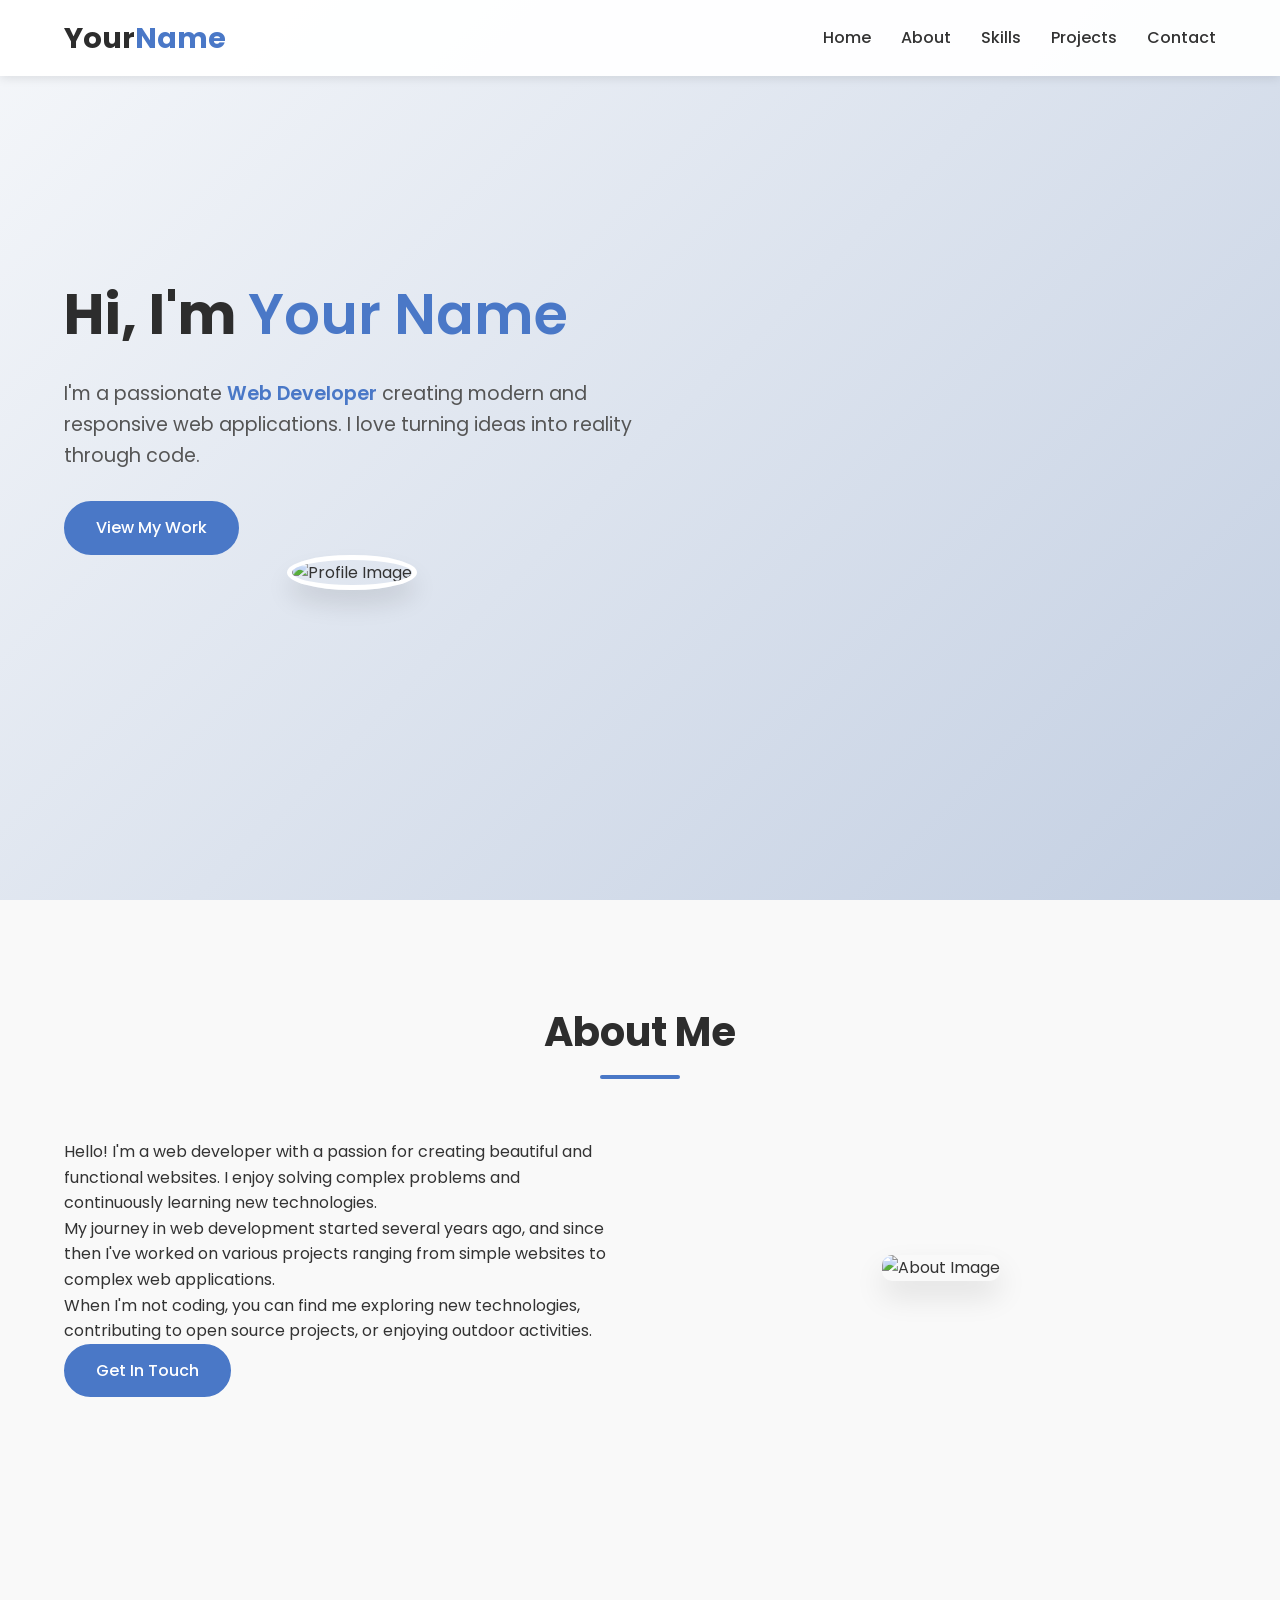
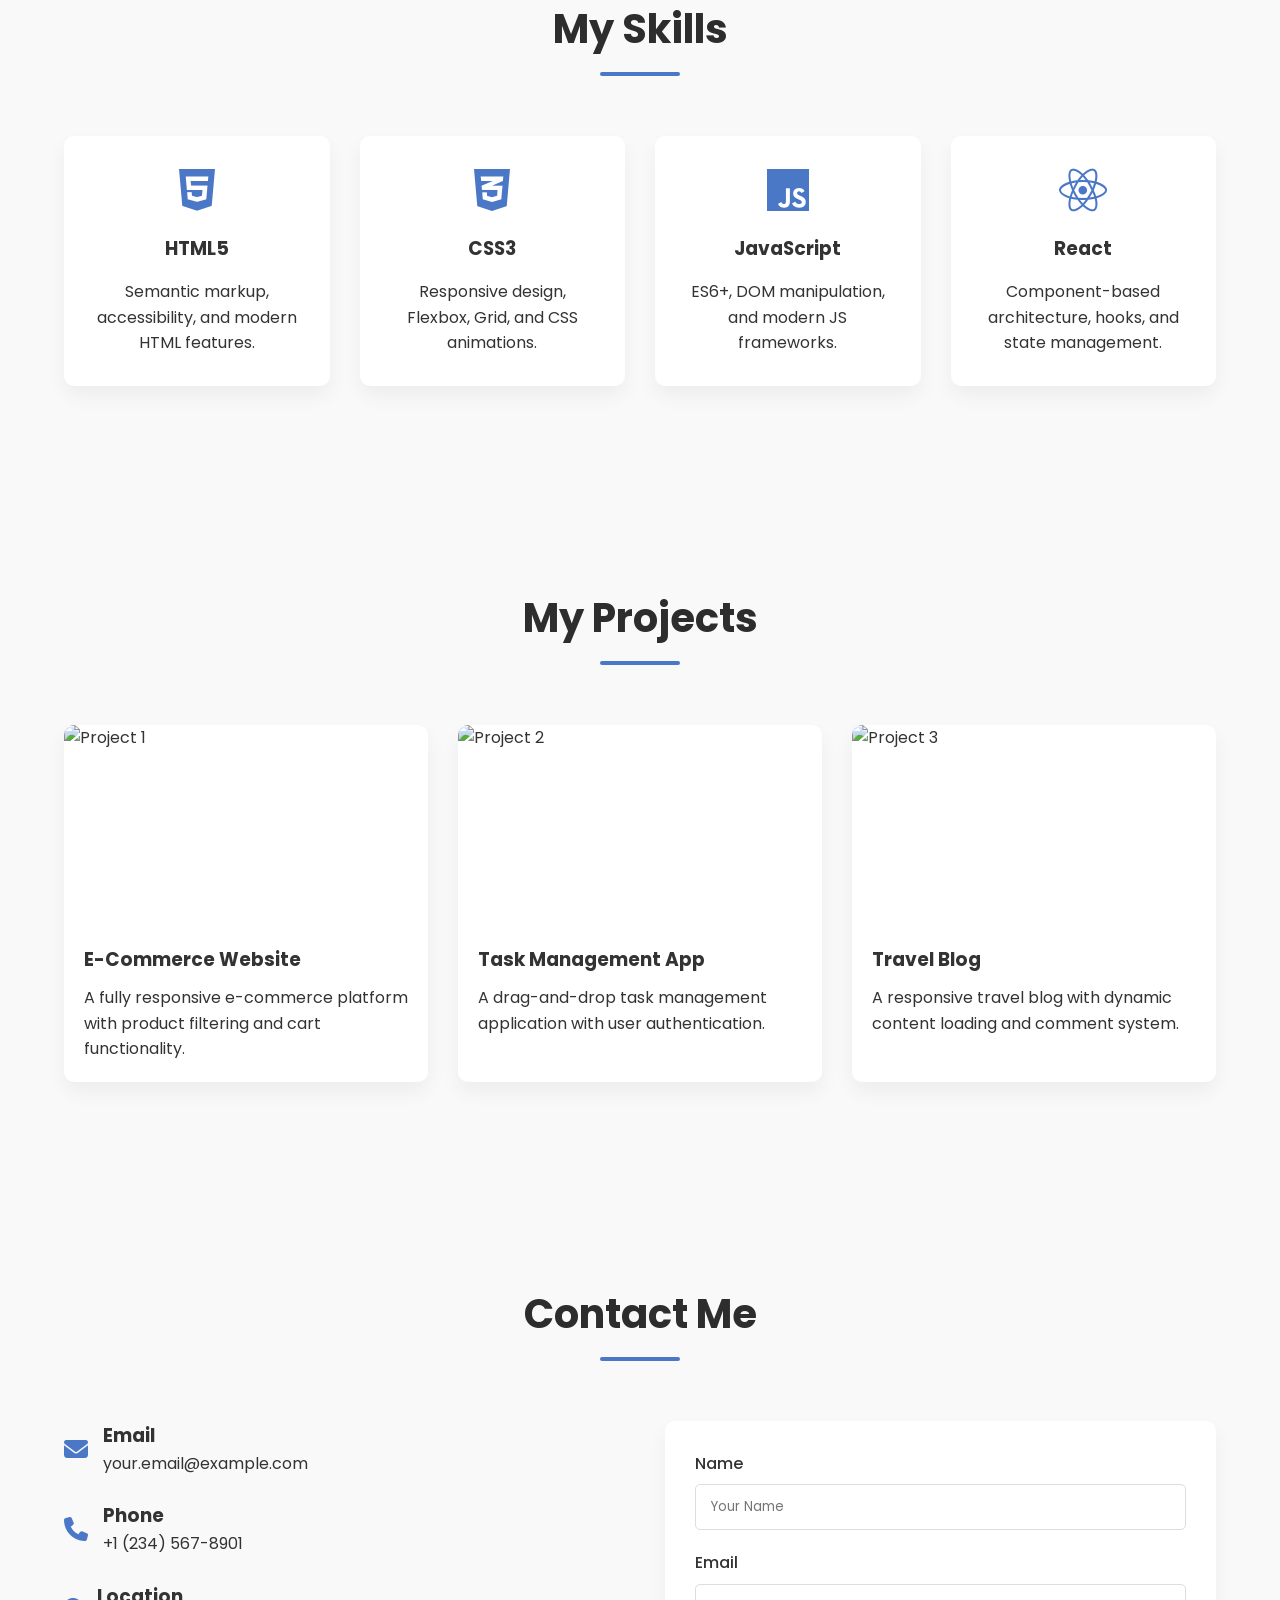
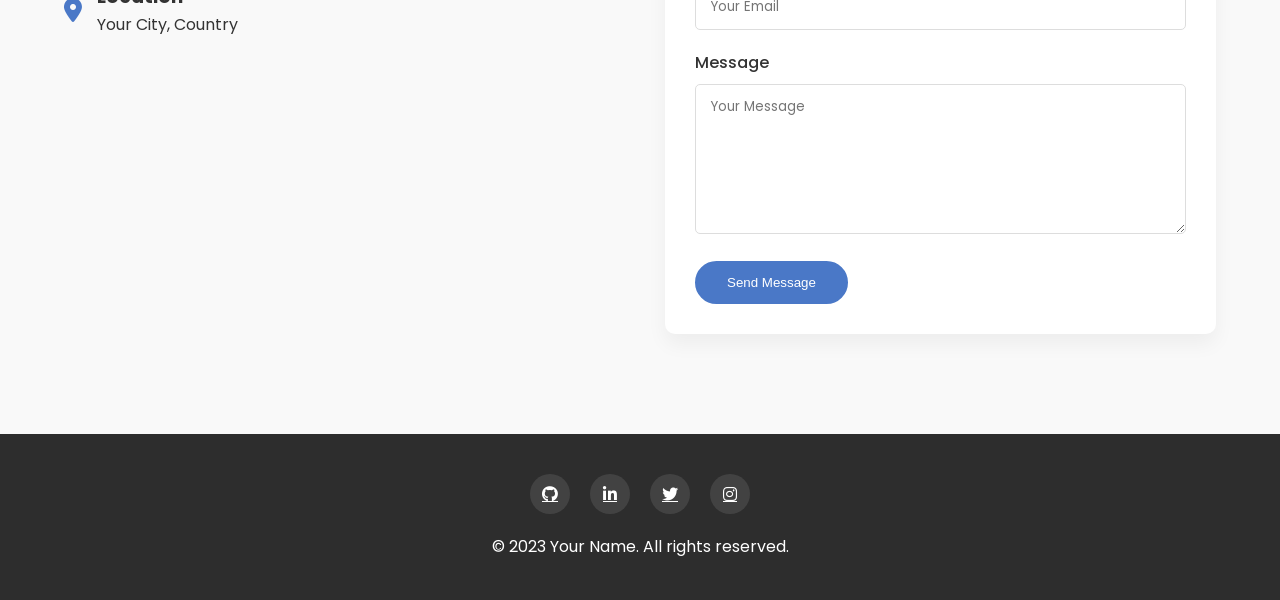
==== index.html @ 37017f14 "Add files via upload Add portfolio website" ====
<!DOCTYPE html>
<html lang="en">
<head>
    <meta charset="UTF-8">
    <meta name="viewport" content="width=device-width, initial-scale=1.0">
    <title>Your Name - Portfolio</title>
    <link rel="stylesheet" href="https://cdnjs.cloudflare.com/ajax/libs/font-awesome/6.4.0/css/all.min.css">
    <link href="https://fonts.googleapis.com/css2?family=Poppins:wght@300;400;500;600;700&display=swap" rel="stylesheet">
    <style>
        * {
            margin: 0;
            padding: 0;
            box-sizing: border-box;
        }

        body {
            font-family: 'Poppins', sans-serif;
            line-height: 1.6;
            color: #333;
            background-color: #f9f9f9;
            scroll-behavior: smooth;
        }

        /* Header & Navigation */
        header {
            position: fixed;
            top: 0;
            width: 100%;
            background-color: rgba(255, 255, 255, 0.95);
            box-shadow: 0 2px 10px rgba(0, 0, 0, 0.1);
            z-index: 1000;
            padding: 15px 0;
        }

        .container {
            width: 90%;
            max-width: 1200px;
            margin: 0 auto;
        }

        nav {
            display: flex;
            justify-content: space-between;
            align-items: center;
        }

        .logo {
            font-size: 1.8rem;
            font-weight: 700;
            color: #2d2d2d;
        }

        .logo span {
            color: #4a78c7;
        }

        .nav-links {
            display: flex;
            list-style: none;
        }

        .nav-links li {
            margin-left: 30px;
        }

        .nav-links a {
            text-decoration: none;
            color: #333;
            font-weight: 500;
            transition: color 0.3s;
        }

        .nav-links a:hover {
            color: #4a78c7;
        }

        /* Hero Section */
        .hero {
            height: 100vh;
            display: flex;
            align-items: center;
            padding-top: 60px;
            background: linear-gradient(135deg, #f5f7fa 0%, #c3cfe2 100%);
        }

        .hero-content {
            width: 50%;
        }

        .hero-image {
            width: 50%;
            text-align: center;
        }

        .hero-image img {
            max-width: 80%;
            border-radius: 50%;
            border: 5px solid #fff;
            box-shadow: 0 15px 25px rgba(0, 0, 0, 0.1);
        }

        h1 {
            font-size: 3.5rem;
            margin-bottom: 20px;
            color: #2d2d2d;
        }

        .hero-content p {
            font-size: 1.2rem;
            margin-bottom: 30px;
            color: #555;
        }

        .highlight {
            color: #4a78c7;
            font-weight: 600;
        }

        .btn {
            display: inline-block;
            padding: 12px 30px;
            background-color: #4a78c7;
            color: white;
            text-decoration: none;
            border-radius: 30px;
            font-weight: 500;
            transition: all 0.3s;
            border: 2px solid #4a78c7;
        }

        .btn:hover {
            background-color: transparent;
            color: #4a78c7;
        }

        /* Sections */
        section {
            padding: 100px 0;
        }

        .section-title {
            text-align: center;
            margin-bottom: 60px;
        }

        .section-title h2 {
            font-size: 2.5rem;
            color: #2d2d2d;
            position: relative;
            display: inline-block;
            padding-bottom: 15px;
        }

        .section-title h2::after {
            content: '';
            position: absolute;
            bottom: 0;
            left: 50%;
            transform: translateX(-50%);
            width: 80px;
            height: 4px;
            background-color: #4a78c7;
            border-radius: 2px;
        }

        /* About Section */
        .about-content {
            display: flex;
            align-items: center;
            gap: 50px;
        }

        .about-text {
            flex: 1;
        }

        .about-image {
            flex: 1;
            text-align: center;
        }

        .about-image img {
            max-width: 100%;
            border-radius: 10px;
            box-shadow: 0 15px 30px rgba(0, 0, 0, 0.1);
        }

        /* Skills Section */
        .skills-container {
            display: grid;
            grid-template-columns: repeat(auto-fill, minmax(250px, 1fr));
            gap: 30px;
        }

        .skill {
            background-color: white;
            padding: 30px;
            border-radius: 10px;
            box-shadow: 0 10px 20px rgba(0, 0, 0, 0.05);
            text-align: center;
            transition: transform 0.3s;
        }

        .skill:hover {
            transform: translateY(-10px);
        }

        .skill i {
            font-size: 3rem;
            color: #4a78c7;
            margin-bottom: 20px;
        }

        .skill h3 {
            margin-bottom: 15px;
        }

        /* Projects Section */
        .projects-container {
            display: grid;
            grid-template-columns: repeat(auto-fill, minmax(300px, 1fr));
            gap: 30px;
        }

        .project {
            background-color: white;
            border-radius: 10px;
            overflow: hidden;
            box-shadow: 0 10px 20px rgba(0, 0, 0, 0.05);
        }

        .project-img {
            height: 200px;
            overflow: hidden;
        }

        .project-img img {
            width: 100%;
            height: 100%;
            object-fit: cover;
            transition: transform 0.5s;
        }

        .project:hover .project-img img {
            transform: scale(1.1);
        }

        .project-info {
            padding: 20px;
        }

        .project-info h3 {
            margin-bottom: 10px;
        }

        /* Contact Section */
        .contact-container {
            display: grid;
            grid-template-columns: repeat(auto-fit, minmax(300px, 1fr));
            gap: 50px;
        }

        .contact-info {
            display: flex;
            flex-direction: column;
            gap: 25px;
        }

        .contact-item {
            display: flex;
            align-items: center;
            gap: 15px;
        }

        .contact-item i {
            font-size: 1.5rem;
            color: #4a78c7;
        }

        .contact-form {
            background-color: white;
            padding: 30px;
            border-radius: 10px;
            box-shadow: 0 10px 20px rgba(0, 0, 0, 0.05);
        }

        .form-group {
            margin-bottom: 20px;
        }

        .form-group label {
            display: block;
            margin-bottom: 8px;
            font-weight: 500;
        }

        .form-group input,
        .form-group textarea {
            width: 100%;
            padding: 12px 15px;
            border: 1px solid #ddd;
            border-radius: 5px;
            font-family: 'Poppins', sans-serif;
        }

        .form-group textarea {
            min-height: 150px;
            resize: vertical;
        }

        /* Footer */
        footer {
            background-color: #2d2d2d;
            color: white;
            padding: 40px 0;
            text-align: center;
        }

        .social-links {
            display: flex;
            justify-content: center;
            gap: 20px;
            margin-bottom: 20px;
        }

        .social-links a {
            display: flex;
            align-items: center;
            justify-content: center;
            width: 40px;
            height: 40px;
            border-radius: 50%;
            background-color: rgba(255, 255, 255, 0.1);
            color: white;
            transition: all 0.3s;
        }

        .social-links a:hover {
            background-color: #4a78c7;
            transform: translateY(-5px);
        }

        /* Responsive Design */
        @media (max-width: 992px) {
            .hero-content, .hero-image {
                width: 100%;
                text-align: center;
            }
            
            .hero {
                flex-direction: column;
                justify-content: center;
                padding: 100px 0 50px;
            }
            
            .hero-content {
                order: 2;
            }
            
            .hero-image {
                order: 1;
                margin-bottom: 40px;
            }
            
            .about-content {
                flex-direction: column;
            }
        }

        @media (max-width: 768px) {
            h1 {
                font-size: 2.5rem;
            }
            
            .nav-links {
                display: none;
            }
            
            .section-title h2 {
                font-size: 2rem;
            }
        }
    </style>
</head>
<body>
    <!-- Header & Navigation -->
    <header>
        <div class="container">
            <nav>
                <div class="logo">Your<span>Name</span></div>
                <ul class="nav-links">
                    <li><a href="#home">Home</a></li>
                    <li><a href="#about">About</a></li>
                    <li><a href="#skills">Skills</a></li>
                    <li><a href="#projects">Projects</a></li>
                    <li><a href="#contact">Contact</a></li>
                </ul>
            </nav>
        </div>
    </header>

    <!-- Hero Section -->
    <section id="home" class="hero">
        <div class="container">
            <div class="hero-content">
                <h1>Hi, I'm <span class="highlight">Your Name</span></h1>
                <p>I'm a passionate <span class="highlight">Web Developer</span> creating modern and responsive web applications. I love turning ideas into reality through code.</p>
                <a href="#projects" class="btn">View My Work</a>
            </div>
            <div class="hero-image">
                <img src="https://images.unsplash.com/photo-1507003211169-0a1dd7228f2d?ixlib=rb-4.0.3&ixid=M3wxMjA3fDB8MHxwaG90by1wYWdlfHx8fGVufDB8fHx8fA%3D%3D&auto=format&fit=crop&w=774&q=80" alt="Profile Image">
            </div>
        </div>
    </section>

    <!-- About Section -->
    <section id="about">
        <div class="container">
            <div class="section-title">
                <h2>About Me</h2>
            </div>
            <div class="about-content">
                <div class="about-text">
                    <p>Hello! I'm a web developer with a passion for creating beautiful and functional websites. I enjoy solving complex problems and continuously learning new technologies.</p>
                    <p>My journey in web development started several years ago, and since then I've worked on various projects ranging from simple websites to complex web applications.</p>
                    <p>When I'm not coding, you can find me exploring new technologies, contributing to open source projects, or enjoying outdoor activities.</p>
                    <a href="#contact" class="btn">Get In Touch</a>
                </div>
                <div class="about-image">
                    <img src="https://images.unsplash.com/photo-1552664730-d307ca884978?ixlib=rb-4.0.3&ixid=M3wxMjA3fDB8MHxwaG90by1wYWdlfHx8fGVufDB8fHx8fA%3D%3D&auto=format&fit=crop&w=870&q=80" alt="About Image">
                </div>
            </div>
        </div>
    </section>

    <!-- Skills Section -->
    <section id="skills">
        <div class="container">
            <div class="section-title">
                <h2>My Skills</h2>
            </div>
            <div class="skills-container">
                <div class="skill">
                    <i class="fab fa-html5"></i>
                    <h3>HTML5</h3>
                    <p>Semantic markup, accessibility, and modern HTML features.</p>
                </div>
                <div class="skill">
                    <i class="fab fa-css3-alt"></i>
                    <h3>CSS3</h3>
                    <p>Responsive design, Flexbox, Grid, and CSS animations.</p>
                </div>
                <div class="skill">
                    <i class="fab fa-js"></i>
                    <h3>JavaScript</h3>
                    <p>ES6+, DOM manipulation, and modern JS frameworks.</p>
                </div>
                <div class="skill">
                    <i class="fab fa-react"></i>
                    <h3>React</h3>
                    <p>Component-based architecture, hooks, and state management.</p>
                </div>
            </div>
        </div>
    </section>

    <!-- Projects Section -->
    <section id="projects">
        <div class="container">
            <div class="section-title">
                <h2>My Projects</h2>
            </div>
            <div class="projects-container">
                <div class="project">
                    <div class="project-img">
                        <img src="https://images.unsplash.com/photo-1498050108023-c5249f4df085?ixlib=rb-4.0.3&ixid=M3wxMjA3fDB8MHxwaG90by1wYWdlfHx8fGVufDB8fHx8fA%3D%3D&auto=format&fit=crop&w=872&q=80" alt="Project 1">
                    </div>
                    <div class="project-info">
                        <h3>E-Commerce Website</h3>
                        <p>A fully responsive e-commerce platform with product filtering and cart functionality.</p>
                    </div>
                </div>
                <div class="project">
                    <div class="project-img">
                        <img src="https://images.unsplash.com/photo-1531403009284-440f080d1e12?ixlib=rb-4.0.3&ixid=M3wxMjA3fDB8MHxwaG90by1wYWdlfHx8fGVufDB8fHx8fA%3D%3D&auto=format&fit=crop&w=870&q=80" alt="Project 2">
                    </div>
                    <div class="project-info">
                        <h3>Task Management App</h3>
                        <p>A drag-and-drop task management application with user authentication.</p>
                    </div>
                </div>
                <div class="project">
                    <div class="project-img">
                        <img src="https://images.unsplash.com/photo-1551650975-87deedd944c3?ixlib=rb-4.0.3&ixid=M3wxMjA3fDB8MHxwa90by1wYWdlfHx8fGVufDB8fHx8fA%3D%3D&auto=format&fit=crop&w=871&q=80" alt="Project 3">
                    </div>
                    <div class="project-info">
                        <h3>Travel Blog</h3>
                        <p>A responsive travel blog with dynamic content loading and comment system.</p>
                    </div>
                </div>
            </div>
        </div>
    </section>

    <!-- Contact Section -->
    <section id="contact">
        <div class="container">
            <div class="section-title">
                <h2>Contact Me</h2>
            </div>
            <div class="contact-container">
                <div class="contact-info">
                    <div class="contact-item">
                        <i class="fas fa-envelope"></i>
                        <div>
                            <h3>Email</h3>
                            <p>your.email@example.com</p>
                        </div>
                    </div>
                    <div class="contact-item">
                        <i class="fas fa-phone"></i>
                        <div>
                            <h3>Phone</h3>
                            <p>+1 (234) 567-8901</p>
                        </div>
                    </div>
                    <div class="contact-item">
                        <i class="fas fa-map-marker-alt"></i>
                        <div>
                            <h3>Location</h3>
                            <p>Your City, Country</p>
                        </div>
                    </div>
                </div>
                <div class="contact-form">
                    <form>
                        <div class="form-group">
                            <label for="name">Name</label>
                            <input type="text" id="name" placeholder="Your Name">
                        </div>
                        <div class="form-group">
                            <label for="email">Email</label>
                            <input type="email" id="email" placeholder="Your Email">
                        </div>
                        <div class="form-group">
                            <label for="message">Message</label>
                            <textarea id="message" placeholder="Your Message"></textarea>
                        </div>
                        <button type="submit" class="btn">Send Message</button>
                    </form>
                </div>
            </div>
        </div>
    </section>

    <!-- Footer -->
    <footer>
        <div class="container">
            <div class="social-links">
                <a href="#"><i class="fab fa-github"></i></a>
                <a href="#"><i class="fab fa-linkedin-in"></i></a>
                <a href="#"><i class="fab fa-twitter"></i></a>
                <a href="#"><i class="fab fa-instagram"></i></a>
            </div>
            <p>&copy; 2023 Your Name. All rights reserved.</p>
        </div>
    </footer>

    <script>
        // Simple smooth scroll implementation
        document.querySelectorAll('a[href^="#"]').forEach(anchor => {
            anchor.addEventListener('click', function (e) {
                e.preventDefault();
                
                const targetId = this.getAttribute('href');
                if(targetId === '#') return;
                
                const targetElement = document.querySelector(targetId);
                if(targetElement) {
                    window.scrollTo({
                        top: targetElement.offsetTop - 80,
                        behavior: 'smooth'
                    });
                }
            });
        });
    </script>
</body>
</html>
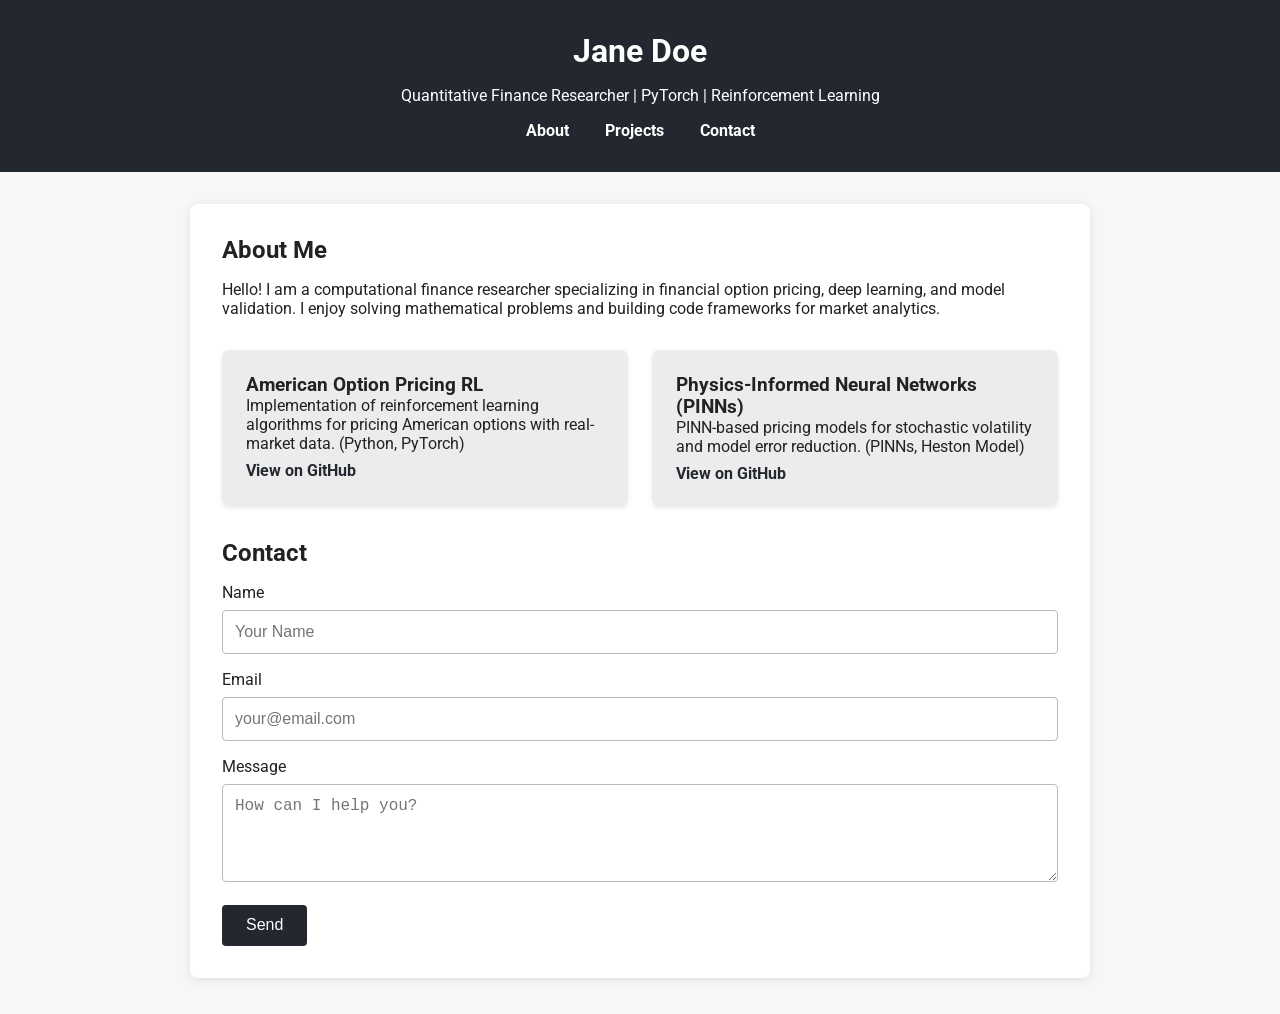
==== commit 73bd0daf: "Add files via upload" ====
--- a/index.html
+++ b/index.html
@@ -1,589 +1,76 @@
 <!DOCTYPE html>
 <html lang="en">
 <head>
-    <meta charset="UTF-8">
-    <meta name="viewport" content="width=device-width, initial-scale=1.0">
-    <title>Your Name - Portfolio</title>
-    <link rel="stylesheet" href="https://cdnjs.cloudflare.com/ajax/libs/font-awesome/6.4.0/css/all.min.css">
-    <link href="https://fonts.googleapis.com/css2?family=Poppins:wght@300;400;500;600;700&display=swap" rel="stylesheet">
-    <style>
-        * {
-            margin: 0;
-            padding: 0;
-            box-sizing: border-box;
-        }
-
-        body {
-            font-family: 'Poppins', sans-serif;
-            line-height: 1.6;
-            color: #333;
-            background-color: #f9f9f9;
-            scroll-behavior: smooth;
-        }
-
-        /* Header & Navigation */
-        header {
-            position: fixed;
-            top: 0;
-            width: 100%;
-            background-color: rgba(255, 255, 255, 0.95);
-            box-shadow: 0 2px 10px rgba(0, 0, 0, 0.1);
-            z-index: 1000;
-            padding: 15px 0;
-        }
-
-        .container {
-            width: 90%;
-            max-width: 1200px;
-            margin: 0 auto;
-        }
-
-        nav {
-            display: flex;
-            justify-content: space-between;
-            align-items: center;
-        }
-
-        .logo {
-            font-size: 1.8rem;
-            font-weight: 700;
-            color: #2d2d2d;
-        }
-
-        .logo span {
-            color: #4a78c7;
-        }
-
-        .nav-links {
-            display: flex;
-            list-style: none;
-        }
-
-        .nav-links li {
-            margin-left: 30px;
-        }
-
-        .nav-links a {
-            text-decoration: none;
-            color: #333;
-            font-weight: 500;
-            transition: color 0.3s;
-        }
-
-        .nav-links a:hover {
-            color: #4a78c7;
-        }
-
-        /* Hero Section */
-        .hero {
-            height: 100vh;
-            display: flex;
-            align-items: center;
-            padding-top: 60px;
-            background: linear-gradient(135deg, #f5f7fa 0%, #c3cfe2 100%);
-        }
-
-        .hero-content {
-            width: 50%;
-        }
-
-        .hero-image {
-            width: 50%;
-            text-align: center;
-        }
-
-        .hero-image img {
-            max-width: 80%;
-            border-radius: 50%;
-            border: 5px solid #fff;
-            box-shadow: 0 15px 25px rgba(0, 0, 0, 0.1);
-        }
-
-        h1 {
-            font-size: 3.5rem;
-            margin-bottom: 20px;
-            color: #2d2d2d;
-        }
-
-        .hero-content p {
-            font-size: 1.2rem;
-            margin-bottom: 30px;
-            color: #555;
-        }
-
-        .highlight {
-            color: #4a78c7;
-            font-weight: 600;
-        }
-
-        .btn {
-            display: inline-block;
-            padding: 12px 30px;
-            background-color: #4a78c7;
-            color: white;
-            text-decoration: none;
-            border-radius: 30px;
-            font-weight: 500;
-            transition: all 0.3s;
-            border: 2px solid #4a78c7;
-        }
-
-        .btn:hover {
-            background-color: transparent;
-            color: #4a78c7;
-        }
-
-        /* Sections */
-        section {
-            padding: 100px 0;
-        }
-
-        .section-title {
-            text-align: center;
-            margin-bottom: 60px;
-        }
-
-        .section-title h2 {
-            font-size: 2.5rem;
-            color: #2d2d2d;
-            position: relative;
-            display: inline-block;
-            padding-bottom: 15px;
-        }
-
-        .section-title h2::after {
-            content: '';
-            position: absolute;
-            bottom: 0;
-            left: 50%;
-            transform: translateX(-50%);
-            width: 80px;
-            height: 4px;
-            background-color: #4a78c7;
-            border-radius: 2px;
-        }
-
-        /* About Section */
-        .about-content {
-            display: flex;
-            align-items: center;
-            gap: 50px;
-        }
-
-        .about-text {
-            flex: 1;
-        }
-
-        .about-image {
-            flex: 1;
-            text-align: center;
-        }
-
-        .about-image img {
-            max-width: 100%;
-            border-radius: 10px;
-            box-shadow: 0 15px 30px rgba(0, 0, 0, 0.1);
-        }
-
-        /* Skills Section */
-        .skills-container {
-            display: grid;
-            grid-template-columns: repeat(auto-fill, minmax(250px, 1fr));
-            gap: 30px;
-        }
-
-        .skill {
-            background-color: white;
-            padding: 30px;
-            border-radius: 10px;
-            box-shadow: 0 10px 20px rgba(0, 0, 0, 0.05);
-            text-align: center;
-            transition: transform 0.3s;
-        }
-
-        .skill:hover {
-            transform: translateY(-10px);
-        }
-
-        .skill i {
-            font-size: 3rem;
-            color: #4a78c7;
-            margin-bottom: 20px;
-        }
-
-        .skill h3 {
-            margin-bottom: 15px;
-        }
-
-        /* Projects Section */
-        .projects-container {
-            display: grid;
-            grid-template-columns: repeat(auto-fill, minmax(300px, 1fr));
-            gap: 30px;
-        }
-
-        .project {
-            background-color: white;
-            border-radius: 10px;
-            overflow: hidden;
-            box-shadow: 0 10px 20px rgba(0, 0, 0, 0.05);
-        }
-
-        .project-img {
-            height: 200px;
-            overflow: hidden;
-        }
-
-        .project-img img {
-            width: 100%;
-            height: 100%;
-            object-fit: cover;
-            transition: transform 0.5s;
-        }
-
-        .project:hover .project-img img {
-            transform: scale(1.1);
-        }
-
-        .project-info {
-            padding: 20px;
-        }
-
-        .project-info h3 {
-            margin-bottom: 10px;
-        }
-
-        /* Contact Section */
-        .contact-container {
-            display: grid;
-            grid-template-columns: repeat(auto-fit, minmax(300px, 1fr));
-            gap: 50px;
-        }
-
-        .contact-info {
-            display: flex;
-            flex-direction: column;
-            gap: 25px;
-        }
-
-        .contact-item {
-            display: flex;
-            align-items: center;
-            gap: 15px;
-        }
-
-        .contact-item i {
-            font-size: 1.5rem;
-            color: #4a78c7;
-        }
-
-        .contact-form {
-            background-color: white;
-            padding: 30px;
-            border-radius: 10px;
-            box-shadow: 0 10px 20px rgba(0, 0, 0, 0.05);
-        }
-
-        .form-group {
-            margin-bottom: 20px;
-        }
-
-        .form-group label {
-            display: block;
-            margin-bottom: 8px;
-            font-weight: 500;
-        }
-
-        .form-group input,
-        .form-group textarea {
-            width: 100%;
-            padding: 12px 15px;
-            border: 1px solid #ddd;
-            border-radius: 5px;
-            font-family: 'Poppins', sans-serif;
-        }
-
-        .form-group textarea {
-            min-height: 150px;
-            resize: vertical;
-        }
-
-        /* Footer */
-        footer {
-            background-color: #2d2d2d;
-            color: white;
-            padding: 40px 0;
-            text-align: center;
-        }
-
-        .social-links {
-            display: flex;
-            justify-content: center;
-            gap: 20px;
-            margin-bottom: 20px;
-        }
-
-        .social-links a {
-            display: flex;
-            align-items: center;
-            justify-content: center;
-            width: 40px;
-            height: 40px;
-            border-radius: 50%;
-            background-color: rgba(255, 255, 255, 0.1);
-            color: white;
-            transition: all 0.3s;
-        }
-
-        .social-links a:hover {
-            background-color: #4a78c7;
-            transform: translateY(-5px);
-        }
-
-        /* Responsive Design */
-        @media (max-width: 992px) {
-            .hero-content, .hero-image {
-                width: 100%;
-                text-align: center;
-            }
-            
-            .hero {
-                flex-direction: column;
-                justify-content: center;
-                padding: 100px 0 50px;
-            }
-            
-            .hero-content {
-                order: 2;
-            }
-            
-            .hero-image {
-                order: 1;
-                margin-bottom: 40px;
-            }
-            
-            .about-content {
-                flex-direction: column;
-            }
-        }
-
-        @media (max-width: 768px) {
-            h1 {
-                font-size: 2.5rem;
-            }
-            
-            .nav-links {
-                display: none;
-            }
-            
-            .section-title h2 {
-                font-size: 2rem;
-            }
-        }
-    </style>
+  <meta charset="UTF-8" />
+  <meta name="viewport" content="width=device-width, initial-scale=1.0"/>
+  <title>My GitHub Portfolio</title>
+  <link href="https://fonts.googleapis.com/css2?family=Roboto:wght@400;700&display=swap" rel="stylesheet">
+  <style>
+    * { margin: 0; padding: 0; box-sizing: border-box; }
+    body { font-family: 'Roboto', sans-serif; background: #f7f7f7; color: #222; }
+    header { background: #23272f; color: #fff; padding: 2rem 0; text-align: center; }
+    nav { margin-top: 1rem; }
+    nav a { color: #fff; text-decoration: none; margin: 0 1rem; font-weight: bold; transition: color 0.2s; }
+    nav a:hover { color: #ffcc00; }
+    main { max-width: 900px; margin: 2rem auto; padding: 2rem; background: #fff; border-radius: 8px; box-shadow: 0 2px 10px rgba(0,0,0,0.1); }
+    h1, h2 { margin-bottom: 1rem; }
+    .about { margin-bottom: 2rem; }
+    .projects { display: grid; grid-template-columns: 1fr 1fr; gap: 1.5rem; margin-bottom: 2rem; }
+    .project-card { background: #ececec; padding: 1.5rem; border-radius: 8px; transition: transform 0.2s, box-shadow 0.2s; box-shadow: 0 1px 5px rgba(0,0,0,0.08); }
+    .project-card:hover { transform: translateY(-5px) scale(1.03); box-shadow: 0 4px 15px rgba(80,80,80,0.15); }
+    .project-card a { text-decoration: none; color: #23272f; font-weight: bold; display: inline-block; margin-top: 0.5rem; }
+    .project-card a:hover { color: #ffcc00; }
+    .contact-form { margin-top: 2rem; }
+    label { display: block; margin-top: 1rem; }
+    input, textarea { width: 100%; padding: 0.75rem; margin-top: 0.5rem; border: 1px solid #bbb; border-radius: 4px; font-size: 1rem; }
+    button { margin-top: 1.2rem; padding: 0.7rem 1.5rem; background: #23272f; color: #fff; border: none; border-radius: 4px; cursor: pointer; font-size: 1rem; transition: background 0.2s;}
+    button:hover { background: #495167; }
+    @media (max-width: 700px) {
+      .projects { grid-template-columns: 1fr; }
+      main { padding: 1rem; }
+    }
+  </style>
 </head>
 <body>
-    <!-- Header & Navigation -->
-    <header>
-        <div class="container">
-            <nav>
-                <div class="logo">Your<span>Name</span></div>
-                <ul class="nav-links">
-                    <li><a href="#home">Home</a></li>
-                    <li><a href="#about">About</a></li>
-                    <li><a href="#skills">Skills</a></li>
-                    <li><a href="#projects">Projects</a></li>
-                    <li><a href="#contact">Contact</a></li>
-                </ul>
-            </nav>
-        </div>
-    </header>
-
-    <!-- Hero Section -->
-    <section id="home" class="hero">
-        <div class="container">
-            <div class="hero-content">
-                <h1>Hi, I'm <span class="highlight">Your Name</span></h1>
-                <p>I'm a passionate <span class="highlight">Web Developer</span> creating modern and responsive web applications. I love turning ideas into reality through code.</p>
-                <a href="#projects" class="btn">View My Work</a>
-            </div>
-            <div class="hero-image">
-                <img src="https://images.unsplash.com/photo-1507003211169-0a1dd7228f2d?ixlib=rb-4.0.3&ixid=M3wxMjA3fDB8MHxwaG90by1wYWdlfHx8fGVufDB8fHx8fA%3D%3D&auto=format&fit=crop&w=774&q=80" alt="Profile Image">
-            </div>
-        </div>
+  <header>
+    <h1>Jane Doe</h1>
+    <p>Quantitative Finance Researcher | PyTorch | Reinforcement Learning</p>
+    <nav>
+      <a href="#about">About</a>
+      <a href="#projects">Projects</a>
+      <a href="#contact">Contact</a>
+    </nav>
+  </header>
+  <main>
+    <section class="about" id="about">
+      <h2>About Me</h2>
+      <p>Hello! I am a computational finance researcher specializing in financial option pricing, deep learning, and model validation. I enjoy solving mathematical problems and building code frameworks for market analytics.</p>
     </section>
-
-    <!-- About Section -->
-    <section id="about">
-        <div class="container">
-            <div class="section-title">
-                <h2>About Me</h2>
-            </div>
-            <div class="about-content">
-                <div class="about-text">
-                    <p>Hello! I'm a web developer with a passion for creating beautiful and functional websites. I enjoy solving complex problems and continuously learning new technologies.</p>
-                    <p>My journey in web development started several years ago, and since then I've worked on various projects ranging from simple websites to complex web applications.</p>
-                    <p>When I'm not coding, you can find me exploring new technologies, contributing to open source projects, or enjoying outdoor activities.</p>
-                    <a href="#contact" class="btn">Get In Touch</a>
-                </div>
-                <div class="about-image">
-                    <img src="https://images.unsplash.com/photo-1552664730-d307ca884978?ixlib=rb-4.0.3&ixid=M3wxMjA3fDB8MHxwaG90by1wYWdlfHx8fGVufDB8fHx8fA%3D%3D&auto=format&fit=crop&w=870&q=80" alt="About Image">
-                </div>
-            </div>
-        </div>
+    <section class="projects" id="projects">
+      <div class="project-card">
+        <h3>American Option Pricing RL</h3>
+        <p>Implementation of reinforcement learning algorithms for pricing American options with real-market data. (Python, PyTorch)</p>
+        <a href="https://github.com/yourusername/option-rl" target="_blank">View on GitHub</a>
+      </div>
+      <div class="project-card">
+        <h3>Physics-Informed Neural Networks (PINNs)</h3>
+        <p>PINN-based pricing models for stochastic volatility and model error reduction. (PINNs, Heston Model)</p>
+        <a href="https://github.com/yourusername/pinn-finance" target="_blank">View on GitHub</a>
+      </div>
+      <!-- Add more project cards as needed -->
     </section>
-
-    <!-- Skills Section -->
-    <section id="skills">
-        <div class="container">
-            <div class="section-title">
-                <h2>My Skills</h2>
-            </div>
-            <div class="skills-container">
-                <div class="skill">
-                    <i class="fab fa-html5"></i>
-                    <h3>HTML5</h3>
-                    <p>Semantic markup, accessibility, and modern HTML features.</p>
-                </div>
-                <div class="skill">
-                    <i class="fab fa-css3-alt"></i>
-                    <h3>CSS3</h3>
-                    <p>Responsive design, Flexbox, Grid, and CSS animations.</p>
-                </div>
-                <div class="skill">
-                    <i class="fab fa-js"></i>
-                    <h3>JavaScript</h3>
-                    <p>ES6+, DOM manipulation, and modern JS frameworks.</p>
-                </div>
-                <div class="skill">
-                    <i class="fab fa-react"></i>
-                    <h3>React</h3>
-                    <p>Component-based architecture, hooks, and state management.</p>
-                </div>
-            </div>
-        </div>
+    <section class="contact-form" id="contact">
+      <h2>Contact</h2>
+      <form>
+        <label for="name">Name</label>
+        <input type="text" id="name" placeholder="Your Name" required>
+        <label for="email">Email</label>
+        <input type="email" id="email" placeholder="your@email.com" required>
+        <label for="message">Message</label>
+        <textarea id="message" rows="4" placeholder="How can I help you?" required></textarea>
+        <button type="submit">Send</button>
+      </form>
     </section>
-
-    <!-- Projects Section -->
-    <section id="projects">
-        <div class="container">
-            <div class="section-title">
-                <h2>My Projects</h2>
-            </div>
-            <div class="projects-container">
-                <div class="project">
-                    <div class="project-img">
-                        <img src="https://images.unsplash.com/photo-1498050108023-c5249f4df085?ixlib=rb-4.0.3&ixid=M3wxMjA3fDB8MHxwaG90by1wYWdlfHx8fGVufDB8fHx8fA%3D%3D&auto=format&fit=crop&w=872&q=80" alt="Project 1">
-                    </div>
-                    <div class="project-info">
-                        <h3>E-Commerce Website</h3>
-                        <p>A fully responsive e-commerce platform with product filtering and cart functionality.</p>
-                    </div>
-                </div>
-                <div class="project">
-                    <div class="project-img">
-                        <img src="https://images.unsplash.com/photo-1531403009284-440f080d1e12?ixlib=rb-4.0.3&ixid=M3wxMjA3fDB8MHxwaG90by1wYWdlfHx8fGVufDB8fHx8fA%3D%3D&auto=format&fit=crop&w=870&q=80" alt="Project 2">
-                    </div>
-                    <div class="project-info">
-                        <h3>Task Management App</h3>
-                        <p>A drag-and-drop task management application with user authentication.</p>
-                    </div>
-                </div>
-                <div class="project">
-                    <div class="project-img">
-                        <img src="https://images.unsplash.com/photo-1551650975-87deedd944c3?ixlib=rb-4.0.3&ixid=M3wxMjA3fDB8MHxwa90by1wYWdlfHx8fGVufDB8fHx8fA%3D%3D&auto=format&fit=crop&w=871&q=80" alt="Project 3">
-                    </div>
-                    <div class="project-info">
-                        <h3>Travel Blog</h3>
-                        <p>A responsive travel blog with dynamic content loading and comment system.</p>
-                    </div>
-                </div>
-            </div>
-        </div>
-    </section>
-
-    <!-- Contact Section -->
-    <section id="contact">
-        <div class="container">
-            <div class="section-title">
-                <h2>Contact Me</h2>
-            </div>
-            <div class="contact-container">
-                <div class="contact-info">
-                    <div class="contact-item">
-                        <i class="fas fa-envelope"></i>
-                        <div>
-                            <h3>Email</h3>
-                            <p>your.email@example.com</p>
-                        </div>
-                    </div>
-                    <div class="contact-item">
-                        <i class="fas fa-phone"></i>
-                        <div>
-                            <h3>Phone</h3>
-                            <p>+1 (234) 567-8901</p>
-                        </div>
-                    </div>
-                    <div class="contact-item">
-                        <i class="fas fa-map-marker-alt"></i>
-                        <div>
-                            <h3>Location</h3>
-                            <p>Your City, Country</p>
-                        </div>
-                    </div>
-                </div>
-                <div class="contact-form">
-                    <form>
-                        <div class="form-group">
-                            <label for="name">Name</label>
-                            <input type="text" id="name" placeholder="Your Name">
-                        </div>
-                        <div class="form-group">
-                            <label for="email">Email</label>
-                            <input type="email" id="email" placeholder="Your Email">
-                        </div>
-                        <div class="form-group">
-                            <label for="message">Message</label>
-                            <textarea id="message" placeholder="Your Message"></textarea>
-                        </div>
-                        <button type="submit" class="btn">Send Message</button>
-                    </form>
-                </div>
-            </div>
-        </div>
-    </section>
-
-    <!-- Footer -->
-    <footer>
-        <div class="container">
-            <div class="social-links">
-                <a href="#"><i class="fab fa-github"></i></a>
-                <a href="#"><i class="fab fa-linkedin-in"></i></a>
-                <a href="#"><i class="fab fa-twitter"></i></a>
-                <a href="#"><i class="fab fa-instagram"></i></a>
-            </div>
-            <p>&copy; 2023 Your Name. All rights reserved.</p>
-        </div>
-    </footer>
-
-    <script>
-        // Simple smooth scroll implementation
-        document.querySelectorAll('a[href^="#"]').forEach(anchor => {
-            anchor.addEventListener('click', function (e) {
-                e.preventDefault();
-                
-                const targetId = this.getAttribute('href');
-                if(targetId === '#') return;
-                
-                const targetElement = document.querySelector(targetId);
-                if(targetElement) {
-                    window.scrollTo({
-                        top: targetElement.offsetTop - 80,
-                        behavior: 'smooth'
-                    });
-                }
-            });
-        });
-    </script>
+  </main>
 </body>
-</html>+</html>
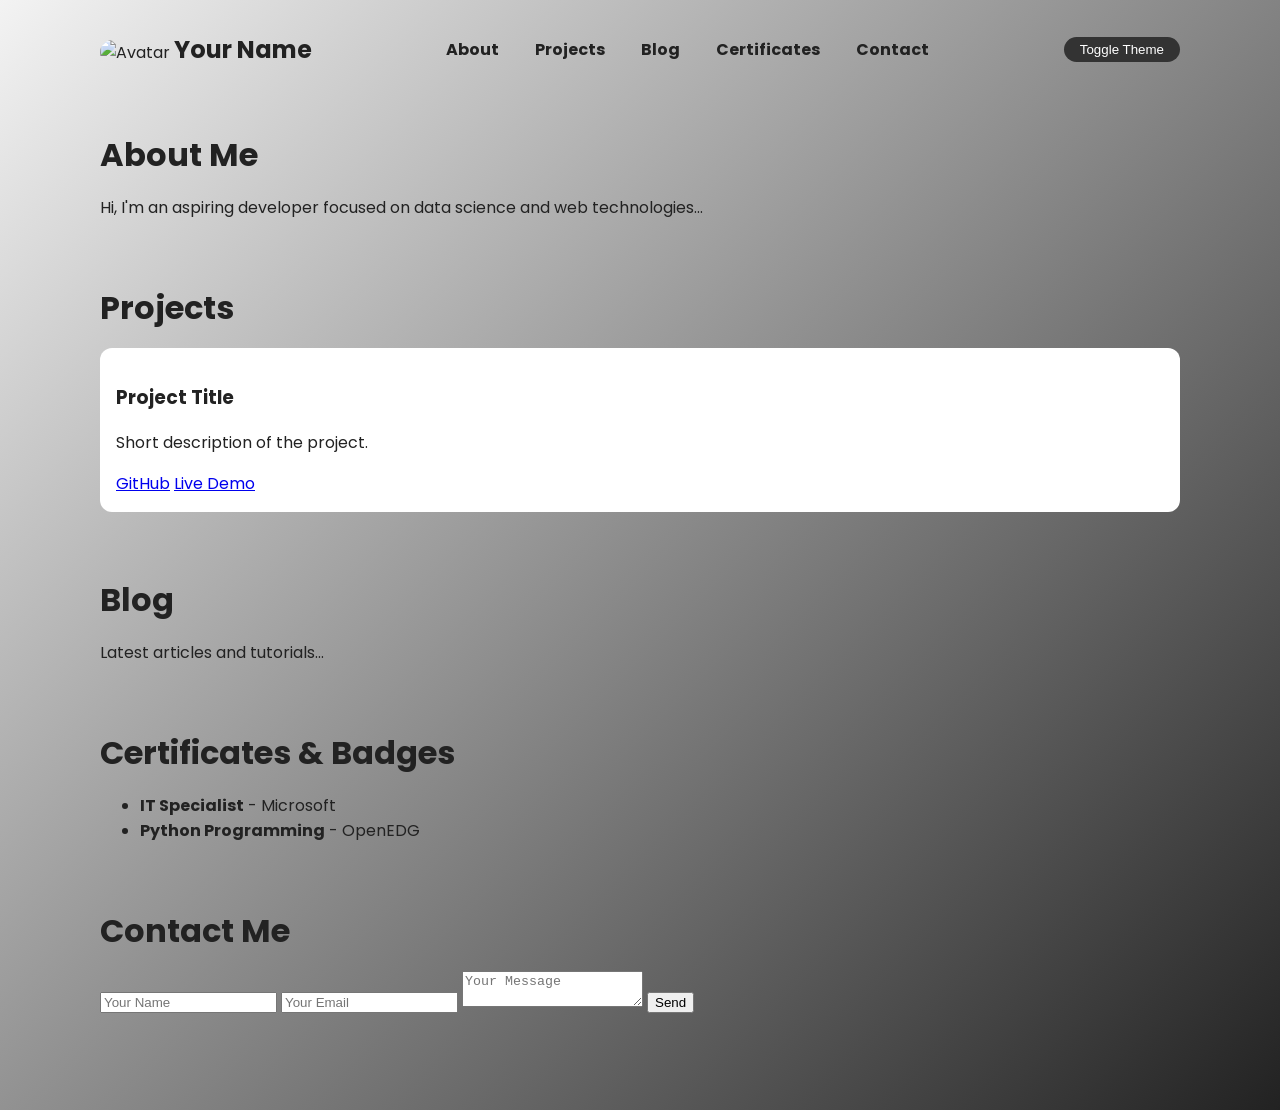
==== commit 009ad187: "Add files via upload" ====
--- a/index.html
+++ b/index.html
@@ -1,76 +1,116 @@
 <!DOCTYPE html>
 <html lang="en">
 <head>
-  <meta charset="UTF-8" />
-  <meta name="viewport" content="width=device-width, initial-scale=1.0"/>
-  <title>My GitHub Portfolio</title>
-  <link href="https://fonts.googleapis.com/css2?family=Roboto:wght@400;700&display=swap" rel="stylesheet">
-  <style>
-    * { margin: 0; padding: 0; box-sizing: border-box; }
-    body { font-family: 'Roboto', sans-serif; background: #f7f7f7; color: #222; }
-    header { background: #23272f; color: #fff; padding: 2rem 0; text-align: center; }
-    nav { margin-top: 1rem; }
-    nav a { color: #fff; text-decoration: none; margin: 0 1rem; font-weight: bold; transition: color 0.2s; }
-    nav a:hover { color: #ffcc00; }
-    main { max-width: 900px; margin: 2rem auto; padding: 2rem; background: #fff; border-radius: 8px; box-shadow: 0 2px 10px rgba(0,0,0,0.1); }
-    h1, h2 { margin-bottom: 1rem; }
-    .about { margin-bottom: 2rem; }
-    .projects { display: grid; grid-template-columns: 1fr 1fr; gap: 1.5rem; margin-bottom: 2rem; }
-    .project-card { background: #ececec; padding: 1.5rem; border-radius: 8px; transition: transform 0.2s, box-shadow 0.2s; box-shadow: 0 1px 5px rgba(0,0,0,0.08); }
-    .project-card:hover { transform: translateY(-5px) scale(1.03); box-shadow: 0 4px 15px rgba(80,80,80,0.15); }
-    .project-card a { text-decoration: none; color: #23272f; font-weight: bold; display: inline-block; margin-top: 0.5rem; }
-    .project-card a:hover { color: #ffcc00; }
-    .contact-form { margin-top: 2rem; }
-    label { display: block; margin-top: 1rem; }
-    input, textarea { width: 100%; padding: 0.75rem; margin-top: 0.5rem; border: 1px solid #bbb; border-radius: 4px; font-size: 1rem; }
-    button { margin-top: 1.2rem; padding: 0.7rem 1.5rem; background: #23272f; color: #fff; border: none; border-radius: 4px; cursor: pointer; font-size: 1rem; transition: background 0.2s;}
-    button:hover { background: #495167; }
-    @media (max-width: 700px) {
-      .projects { grid-template-columns: 1fr; }
-      main { padding: 1rem; }
-    }
-  </style>
+    <meta charset="UTF-8">
+    <meta name="viewport" content="width=device-width, initial-scale=1.0">
+    <title>Your Name Portfolio</title>
+    <link rel="stylesheet" href="https://cdnjs.cloudflare.com/ajax/libs/font-awesome/6.0.0-beta3/css/all.min.css">
+    <link href="https://fonts.googleapis.com/css2?family=Poppins:wght@400;600&display=swap" rel="stylesheet">
+    <style>
+        /* Core styles and layout */
+        body {
+            font-family: 'Poppins', sans-serif;
+            margin: 0;
+            background: linear-gradient(135deg, #f3f3f3, #222);
+            color: #222;
+            transition: background 0.5s;
+        }
+        .container { max-width: 1080px; margin: auto; padding: 2rem; }
+        header { display: flex; align-items: center; justify-content: space-between; }
+        nav a { margin: 0 1rem; color: inherit; text-decoration: none; font-weight: bold; }
+        nav a:hover { border-bottom: 2px solid #444; }
+        .avatar { border-radius: 100px; width: 120px; }
+        .section { margin: 4rem 0; }
+        h2 { font-size: 2rem; margin-bottom: 1rem; }
+        /* Advanced enhancements */
+        .glow:hover { box-shadow: 0 0 8px #39ff14, 0 0 16px #639; }
+        .theme-toggle { cursor: pointer; padding: 0.3rem 1rem; background: #333; color: #fff; border: none; border-radius: 20px;}
+        .project-cards { display: flex; flex-wrap: wrap; gap: 2rem; }
+        .project-card { background: #fff; border-radius: 12px; padding: 1rem; flex: 1 1 300px; transition: transform 0.2s; }
+        .project-card:hover { transform: scale(1.04); box-shadow: 0 8px 24px rgba(60,90,150,0.2);}
+        /* Responsive design */
+        @media (max-width: 720px) {
+            .project-cards { flex-direction: column; }
+            .container { padding: 1rem; }
+        }
+    </style>
 </head>
 <body>
-  <header>
-    <h1>Jane Doe</h1>
-    <p>Quantitative Finance Researcher | PyTorch | Reinforcement Learning</p>
-    <nav>
-      <a href="#about">About</a>
-      <a href="#projects">Projects</a>
-      <a href="#contact">Contact</a>
-    </nav>
-  </header>
-  <main>
-    <section class="about" id="about">
-      <h2>About Me</h2>
-      <p>Hello! I am a computational finance researcher specializing in financial option pricing, deep learning, and model validation. I enjoy solving mathematical problems and building code frameworks for market analytics.</p>
-    </section>
-    <section class="projects" id="projects">
-      <div class="project-card">
-        <h3>American Option Pricing RL</h3>
-        <p>Implementation of reinforcement learning algorithms for pricing American options with real-market data. (Python, PyTorch)</p>
-        <a href="https://github.com/yourusername/option-rl" target="_blank">View on GitHub</a>
-      </div>
-      <div class="project-card">
-        <h3>Physics-Informed Neural Networks (PINNs)</h3>
-        <p>PINN-based pricing models for stochastic volatility and model error reduction. (PINNs, Heston Model)</p>
-        <a href="https://github.com/yourusername/pinn-finance" target="_blank">View on GitHub</a>
-      </div>
-      <!-- Add more project cards as needed -->
-    </section>
-    <section class="contact-form" id="contact">
-      <h2>Contact</h2>
-      <form>
-        <label for="name">Name</label>
-        <input type="text" id="name" placeholder="Your Name" required>
-        <label for="email">Email</label>
-        <input type="email" id="email" placeholder="your@email.com" required>
-        <label for="message">Message</label>
-        <textarea id="message" rows="4" placeholder="How can I help you?" required></textarea>
-        <button type="submit">Send</button>
-      </form>
-    </section>
-  </main>
+    <div class="container">
+        <header>
+            <div>
+                <img src="your-photo.jpg" class="avatar" alt="Avatar">
+                <span style="font-size:1.5rem; font-weight:bold;">Your Name</span>
+            </div>
+            <nav>
+                <a href="#about">About</a>
+                <a href="#projects">Projects</a>
+                <a href="#blog">Blog</a>
+                <a href="#certificates">Certificates</a>
+                <a href="#contact">Contact</a>
+            </nav>
+            <button class="theme-toggle" onclick="toggleTheme()">Toggle Theme</button>
+        </header>
+
+        <section id="about" class="section">
+            <h2>About Me</h2>
+            <p>Hi, I'm an aspiring developer focused on data science and web technologies...</p>
+        </section>
+
+        <section id="projects" class="section">
+            <h2>Projects</h2>
+            <div class="project-cards">
+                <div class="project-card glow">
+                    <h3>Project Title</h3>
+                    <p>Short description of the project.</p>
+                    <a href="https://github.com/yourgithub/project1" target="_blank">GitHub</a>
+                    <a href="https://live-demo.com" target="_blank">Live Demo</a>
+                </div>
+                <!-- Repeat for each project -->
+            </div>
+        </section>
+
+        <section id="blog" class="section">
+            <h2>Blog</h2>
+            <p>Latest articles and tutorials...</p>
+            <!-- Embedd recent posts or integrate RSS feed -->
+        </section>
+
+        <section id="certificates" class="section">
+            <h2>Certificates & Badges</h2>
+            <ul>
+                <li><strong>IT Specialist</strong> - Microsoft</li>
+                <li><strong>Python Programming</strong> - OpenEDG</li>
+                <!-- Add all achieved certificates -->
+            </ul>
+        </section>
+
+        <section id="contact" class="section">
+            <h2>Contact Me</h2>
+            <form id="contact-form">
+                <input type="text" name="name" placeholder="Your Name" required />
+                <input type="email" name="email" placeholder="Your Email" required />
+                <textarea name="message" placeholder="Your Message" required></textarea>
+                <button type="submit">Send</button>
+            </form>
+        </section>
+    </div>
+    <script>
+        // Dark/light mode toggle
+        function toggleTheme() {
+            if(document.body.style.background === 'linear-gradient(135deg, #222, #f3f3f3)') {
+                document.body.style.background = 'linear-gradient(135deg, #f3f3f3, #222)';
+                document.body.style.color = '#222';
+            } else {
+                document.body.style.background = 'linear-gradient(135deg, #222, #f3f3f3)';
+                document.body.style.color = '#f3f3f3';
+            }
+        }
+        // Contact form handler (example only, replace with integration code)
+        document.getElementById('contact-form').onsubmit = function(e){
+            e.preventDefault();
+            alert("Form submitted (demo only). Integrate with email or Google Sheets!");
+        }
+    </script>
 </body>
 </html>
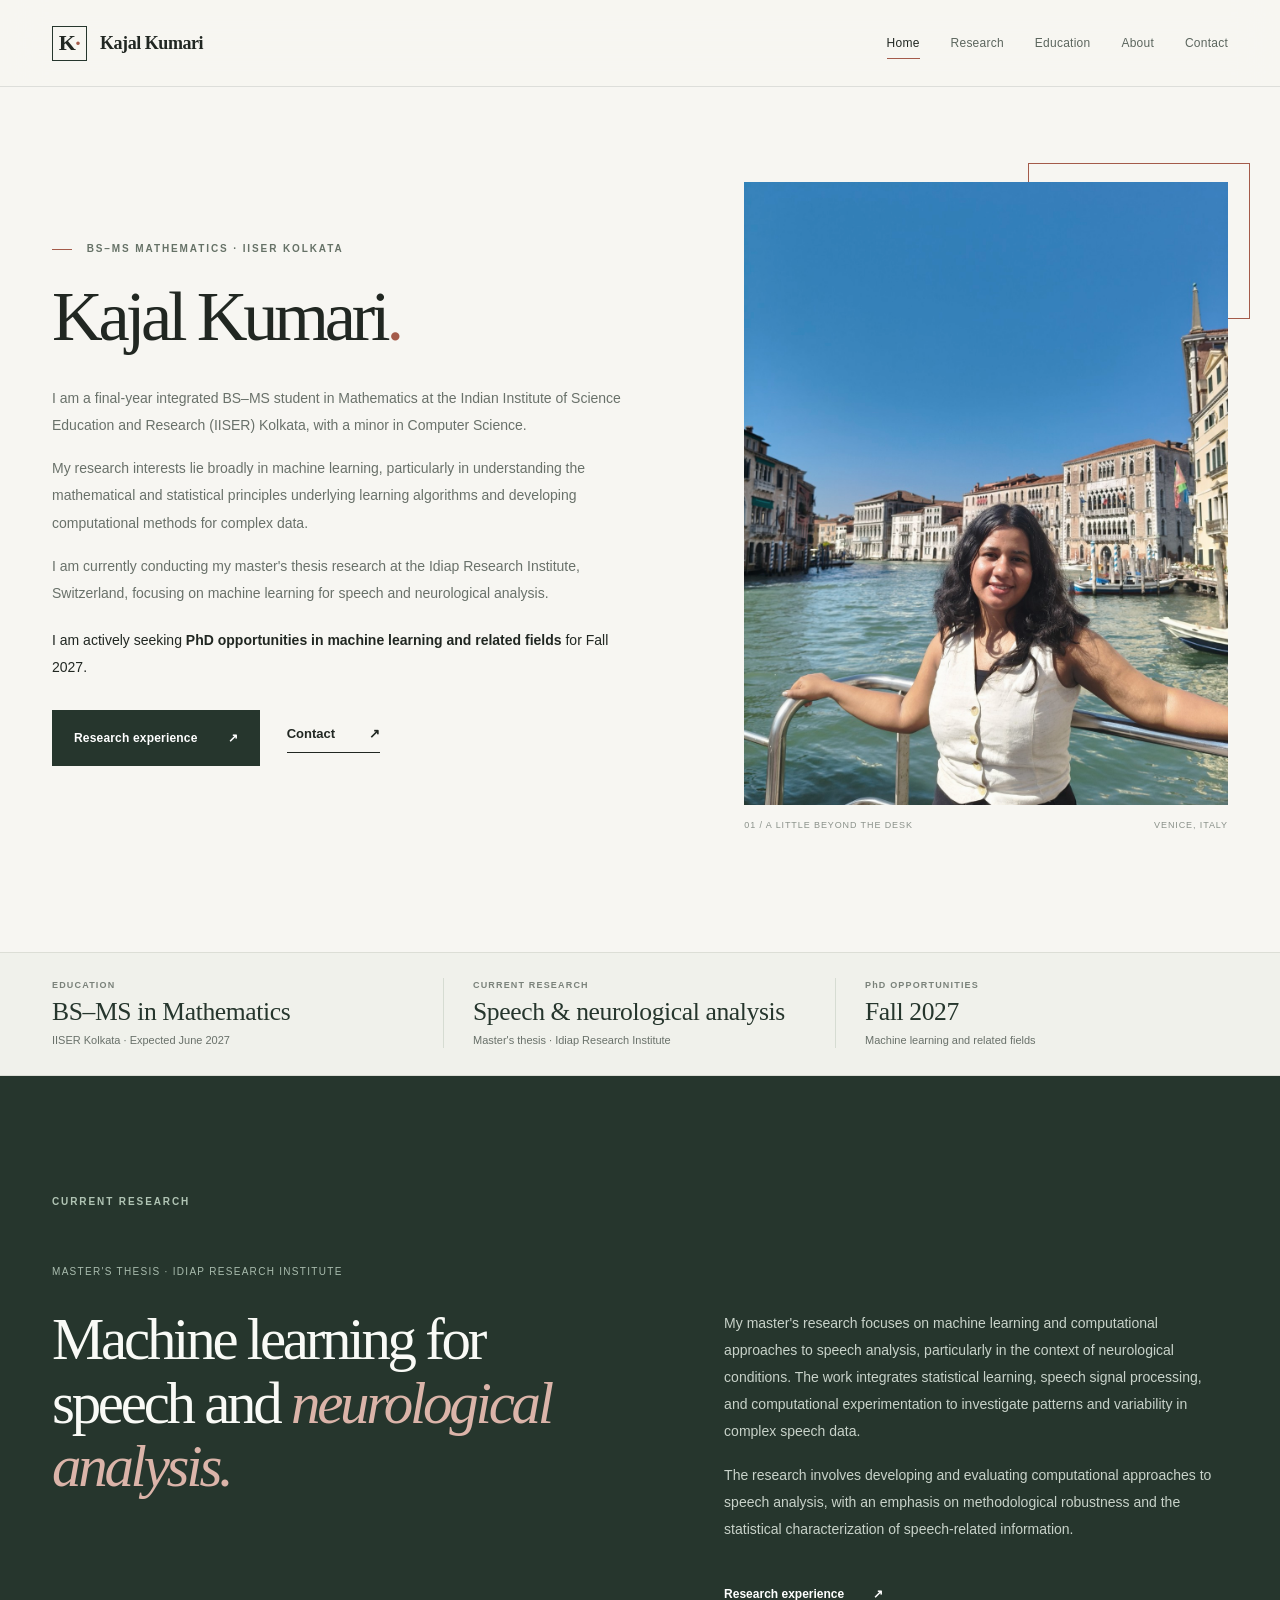
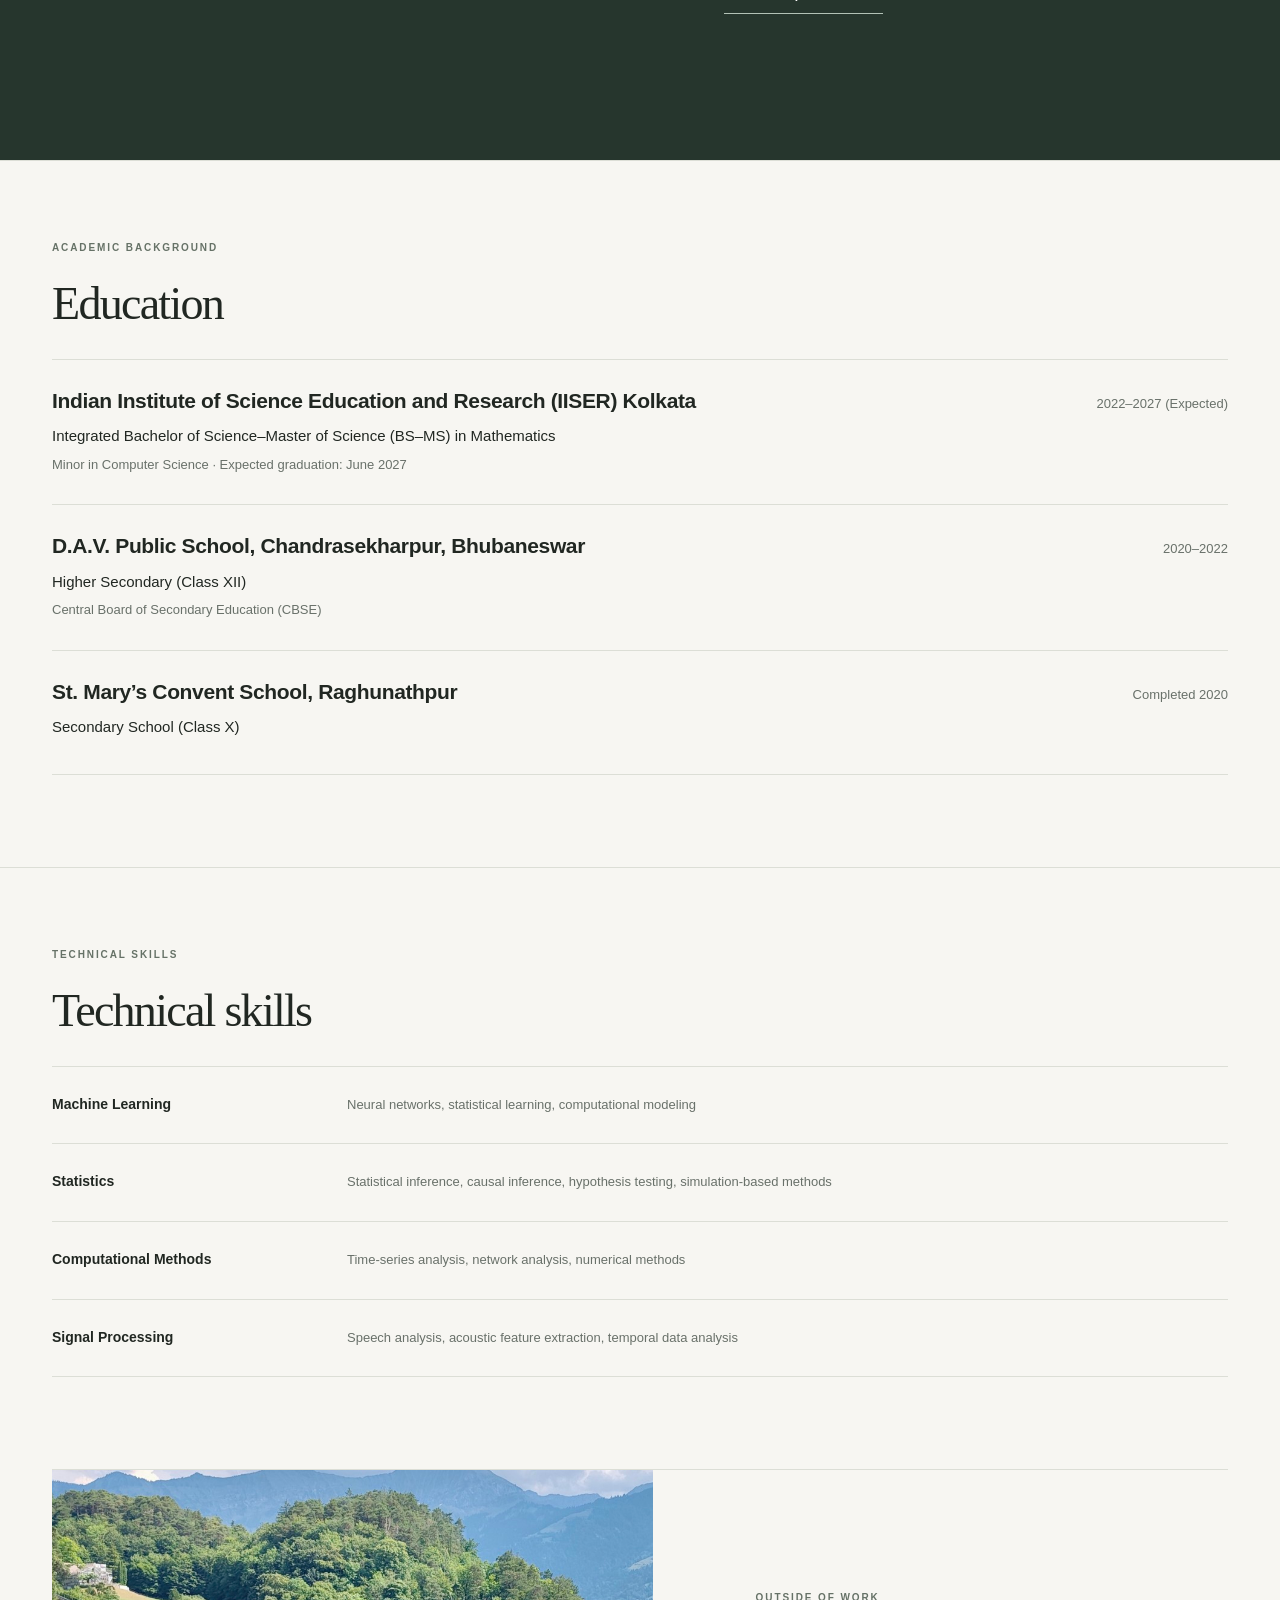
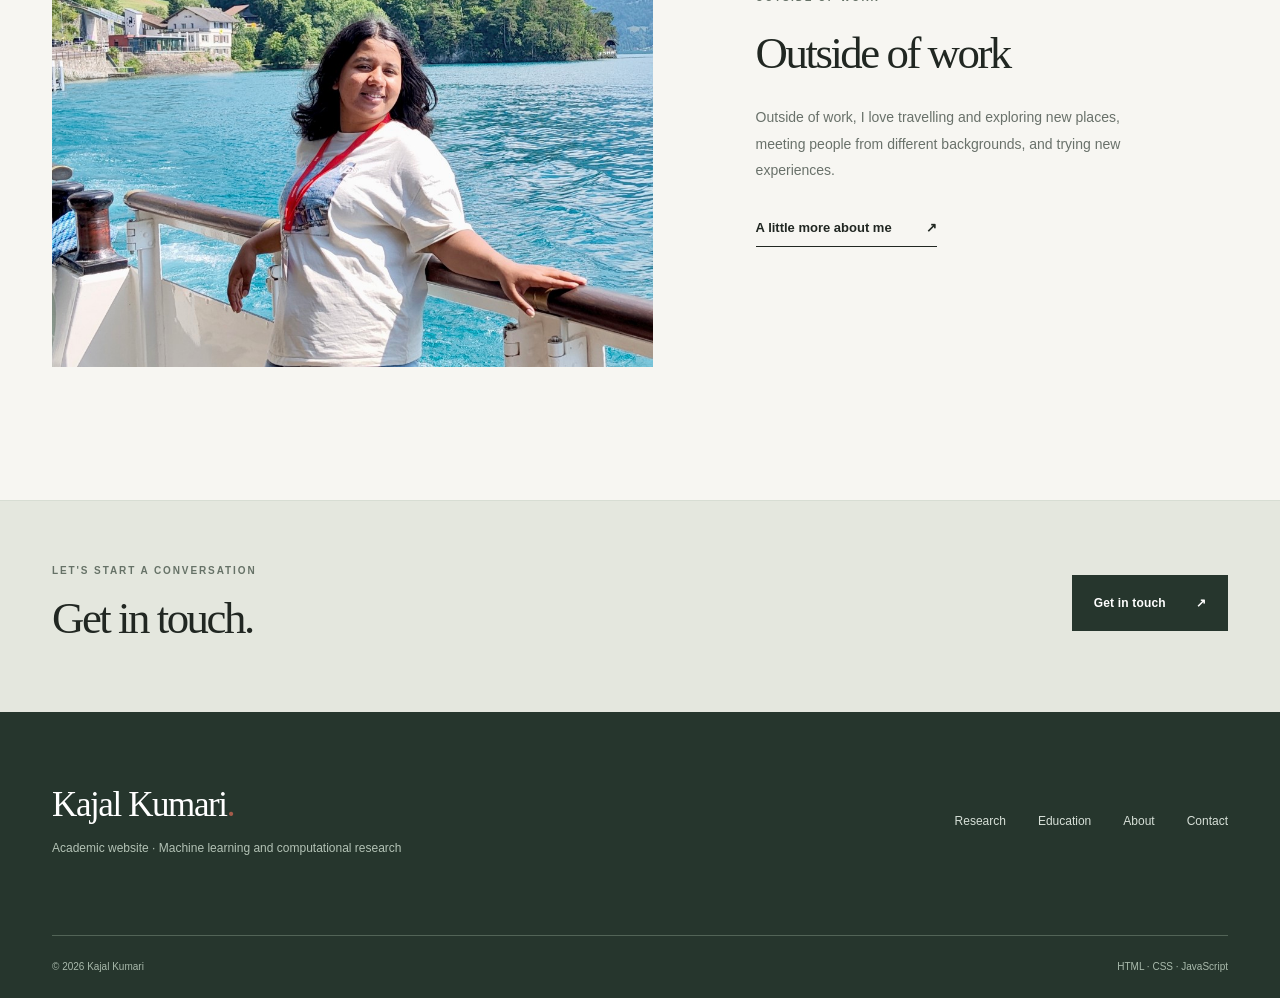
==== commit 1ff95c5b: "Add files via upload" ====
--- a/index.html
+++ b/index.html
@@ -1,116 +1,77 @@
-<!DOCTYPE html>
-<html lang="en">
-<head>
-    <meta charset="UTF-8">
-    <meta name="viewport" content="width=device-width, initial-scale=1.0">
-    <title>Your Name Portfolio</title>
-    <link rel="stylesheet" href="https://cdnjs.cloudflare.com/ajax/libs/font-awesome/6.0.0-beta3/css/all.min.css">
-    <link href="https://fonts.googleapis.com/css2?family=Poppins:wght@400;600&display=swap" rel="stylesheet">
-    <style>
-        /* Core styles and layout */
-        body {
-            font-family: 'Poppins', sans-serif;
-            margin: 0;
-            background: linear-gradient(135deg, #f3f3f3, #222);
-            color: #222;
-            transition: background 0.5s;
-        }
-        .container { max-width: 1080px; margin: auto; padding: 2rem; }
-        header { display: flex; align-items: center; justify-content: space-between; }
-        nav a { margin: 0 1rem; color: inherit; text-decoration: none; font-weight: bold; }
-        nav a:hover { border-bottom: 2px solid #444; }
-        .avatar { border-radius: 100px; width: 120px; }
-        .section { margin: 4rem 0; }
-        h2 { font-size: 2rem; margin-bottom: 1rem; }
-        /* Advanced enhancements */
-        .glow:hover { box-shadow: 0 0 8px #39ff14, 0 0 16px #639; }
-        .theme-toggle { cursor: pointer; padding: 0.3rem 1rem; background: #333; color: #fff; border: none; border-radius: 20px;}
-        .project-cards { display: flex; flex-wrap: wrap; gap: 2rem; }
-        .project-card { background: #fff; border-radius: 12px; padding: 1rem; flex: 1 1 300px; transition: transform 0.2s; }
-        .project-card:hover { transform: scale(1.04); box-shadow: 0 8px 24px rgba(60,90,150,0.2);}
-        /* Responsive design */
-        @media (max-width: 720px) {
-            .project-cards { flex-direction: column; }
-            .container { padding: 1rem; }
-        }
-    </style>
-</head>
-<body>
-    <div class="container">
-        <header>
-            <div>
-                <img src="your-photo.jpg" class="avatar" alt="Avatar">
-                <span style="font-size:1.5rem; font-weight:bold;">Your Name</span>
-            </div>
-            <nav>
-                <a href="#about">About</a>
-                <a href="#projects">Projects</a>
-                <a href="#blog">Blog</a>
-                <a href="#certificates">Certificates</a>
-                <a href="#contact">Contact</a>
-            </nav>
-            <button class="theme-toggle" onclick="toggleTheme()">Toggle Theme</button>
-        </header>
-
-        <section id="about" class="section">
-            <h2>About Me</h2>
-            <p>Hi, I'm an aspiring developer focused on data science and web technologies...</p>
-        </section>
-
-        <section id="projects" class="section">
-            <h2>Projects</h2>
-            <div class="project-cards">
-                <div class="project-card glow">
-                    <h3>Project Title</h3>
-                    <p>Short description of the project.</p>
-                    <a href="https://github.com/yourgithub/project1" target="_blank">GitHub</a>
-                    <a href="https://live-demo.com" target="_blank">Live Demo</a>
-                </div>
-                <!-- Repeat for each project -->
-            </div>
-        </section>
-
-        <section id="blog" class="section">
-            <h2>Blog</h2>
-            <p>Latest articles and tutorials...</p>
-            <!-- Embedd recent posts or integrate RSS feed -->
-        </section>
-
-        <section id="certificates" class="section">
-            <h2>Certificates & Badges</h2>
-            <ul>
-                <li><strong>IT Specialist</strong> - Microsoft</li>
-                <li><strong>Python Programming</strong> - OpenEDG</li>
-                <!-- Add all achieved certificates -->
-            </ul>
-        </section>
-
-        <section id="contact" class="section">
-            <h2>Contact Me</h2>
-            <form id="contact-form">
-                <input type="text" name="name" placeholder="Your Name" required />
-                <input type="email" name="email" placeholder="Your Email" required />
-                <textarea name="message" placeholder="Your Message" required></textarea>
-                <button type="submit">Send</button>
-            </form>
-        </section>
-    </div>
-    <script>
-        // Dark/light mode toggle
-        function toggleTheme() {
-            if(document.body.style.background === 'linear-gradient(135deg, #222, #f3f3f3)') {
-                document.body.style.background = 'linear-gradient(135deg, #f3f3f3, #222)';
-                document.body.style.color = '#222';
-            } else {
-                document.body.style.background = 'linear-gradient(135deg, #222, #f3f3f3)';
-                document.body.style.color = '#f3f3f3';
-            }
-        }
-        // Contact form handler (example only, replace with integration code)
-        document.getElementById('contact-form').onsubmit = function(e){
-            e.preventDefault();
-            alert("Form submitted (demo only). Integrate with email or Google Sheets!");
-        }
-    </script>
-</body>
-</html>
+<!DOCTYPE html>
+
+<html lang="en">
+<head>
+<meta charset="utf-8"/>
+<meta content="width=device-width, initial-scale=1" name="viewport"/>
+<meta content="Academic website of Kajal Kumari, BS–MS Mathematics student at IISER Kolkata. Research interests in machine learning and computational methods; seeking PhD opportunities for Fall 2027." name="description"/>
+<meta content="#f7f6f2" name="theme-color"/>
+<title>Kajal Kumari — Academic Website</title>
+<link href="favicon.svg" rel="icon" type="image/svg+xml"/>
+<link href="styles.css" rel="stylesheet"/>
+<script defer="" src="script.js"></script>
+<meta content="website" property="og:type"/><meta content="Kajal Kumari — Academic Website" property="og:title"/><meta content="Academic website of Kajal Kumari, BS–MS Mathematics student at IISER Kolkata. Research interests in machine learning and computational methods; seeking PhD opportunities for Fall 2027." property="og:description"/><meta content="light" name="color-scheme"/><noscript><style>.reveal{opacity:1!important;transform:none!important}</style></noscript></head>
+<body>
+<a class="skip-link" href="#main-content">Skip to content</a>
+<header class="site-header">
+<div class="container nav-inner">
+<a aria-label="Kajal Kumari, homepage" class="brand" href="index.html"><span class="brand-mark">K<span>·</span></span><span>Kajal Kumari</span></a>
+<button aria-controls="primary-nav" aria-expanded="false" aria-label="Open navigation" class="menu-toggle" type="button"><span></span><span></span></button>
+<nav aria-label="Primary navigation" class="nav-links" id="primary-nav">
+<a aria-current="page" class="active" href="index.html">Home</a>
+<a href="research.html">Research</a>
+<a href="index.html#education">Education</a>
+<a href="about.html">About</a>
+<a href="contact.html">Contact</a>
+</nav>
+<a class="header-action" href="contact.html">Contact <span aria-hidden="true">↗</span></a>
+</div>
+</header>
+<main id="main-content">
+<section class="hero container">
+<div class="hero-copy reveal">
+<p class="eyebrow"><span class="eyebrow-rule"></span> BS–MS MATHEMATICS · IISER KOLKATA</p>
+<h1>Kajal Kumari<span class="accent">.</span></h1>
+<p class="body-large">I am a final-year integrated BS–MS student in Mathematics at the Indian Institute of Science Education and Research (IISER) Kolkata, with a minor in Computer Science.</p>
+<p class="body-large">My research interests lie broadly in machine learning, particularly in understanding the mathematical and statistical principles underlying learning algorithms and developing computational methods for complex data.</p>
+<p class="body-large">I am currently conducting my master's thesis research at the Idiap Research Institute, Switzerland, focusing on machine learning for speech and neurological analysis.</p>
+<p class="body-large phd-note">I am actively seeking <strong>PhD opportunities in machine learning and related fields</strong> for Fall 2027.</p>
+<div class="action-row"><a class="button-primary" href="research.html">Research experience <span aria-hidden="true">↗</span></a><a class="underlined-link" href="contact.html">Contact <span aria-hidden="true">↗</span></a></div>
+</div>
+<div class="hero-visual reveal delay-1">
+<div class="image-frame"><img alt="Kajal smiling during a visit to Venice" decoding="async" fetchpriority="high" height="1536" src="venice.jpg" width="1152"/></div>
+<div class="photo-caption"><span>01 / A little beyond the desk</span><span>Venice, Italy</span></div>
+<span aria-hidden="true" class="hero-outline"></span>
+</div>
+</section>
+<section aria-label="Academic profile at a glance" class="snapshot-strip"><div class="container snapshot-inner">
+<div class="snapshot-item"><span>EDUCATION</span><strong>BS–MS in Mathematics</strong><small>IISER Kolkata · Expected June 2027</small></div>
+<div class="snapshot-item"><span>CURRENT RESEARCH</span><strong>Speech &amp; neurological analysis</strong><small>Master's thesis · Idiap Research Institute</small></div>
+<div class="snapshot-item"><span>PhD OPPORTUNITIES</span><strong>Fall 2027</strong><small>Machine learning and related fields</small></div>
+</div></section>
+<section aria-labelledby="feature-title" class="feature-section"><div class="container feature-layout">
+<div class="reveal"><p class="eyebrow feature-kicker">CURRENT RESEARCH</p><p class="feature-caption">MASTER'S THESIS · IDIAP RESEARCH INSTITUTE</p><h2 id="feature-title">Machine learning for speech and <em>neurological analysis.</em></h2></div>
+<div class="feature-detail reveal delay-1"><p>My master's research focuses on machine learning and computational approaches to speech analysis, particularly in the context of neurological conditions. The work integrates statistical learning, speech signal processing, and computational experimentation to investigate patterns and variability in complex speech data.</p><p>The research involves developing and evaluating computational approaches to speech analysis, with an emphasis on methodological robustness and the statistical characterization of speech-related information.</p>
+<a class="feature-link" href="research.html#speech">Research experience <span aria-hidden="true">↗</span></a></div>
+</div></section>
+<section aria-labelledby="education-title" class="section education-section" id="education"><div class="container"><div class="section-head reveal"><div><p class="eyebrow">ACADEMIC BACKGROUND</p><h2 id="education-title">Education</h2></div></div><article aria-label="Indian Institute of Science Education and Research (IISER) Kolkata" class="education-cv reveal"><div class="edu-cv-top"><h3>Indian Institute of Science Education and Research (IISER) Kolkata</h3><span class="edu-cv-years">2022–2027 (Expected)</span></div><p class="edu-cv-degree">Integrated Bachelor of Science–Master of Science (BS–MS) in Mathematics</p><p class="edu-cv-minor">Minor in Computer Science · Expected graduation: June 2027</p></article><article aria-label="D.A.V. Public School, Chandrasekharpur, Bhubaneswar" class="education-cv reveal"><div class="edu-cv-top"><h3>D.A.V. Public School, Chandrasekharpur, Bhubaneswar</h3><span class="edu-cv-years">2020–2022</span></div><p class="edu-cv-degree">Higher Secondary (Class XII)</p><p class="edu-cv-minor">Central Board of Secondary Education (CBSE)</p></article><article aria-label="St. Mary’s Convent School, Raghunathpur" class="education-cv reveal"><div class="edu-cv-top"><h3>St. Mary’s Convent School, Raghunathpur</h3><span class="edu-cv-years">Completed 2020</span></div><p class="edu-cv-degree">Secondary School (Class X)</p></article></div></section><section class="section skills-section container" id="skills"><div class="section-head reveal"><div><p class="eyebrow">TECHNICAL SKILLS</p><h2>Technical skills</h2></div></div>
+<div class="skills-rows reveal"><div><strong>Machine Learning</strong><p>Neural networks, statistical learning, computational modeling</p></div>
+<div><strong>Statistics</strong><p>Statistical inference, causal inference, hypothesis testing, simulation-based methods</p></div>
+<div><strong>Computational Methods</strong><p>Time-series analysis, network analysis, numerical methods</p></div>
+<div><strong>Signal Processing</strong><p>Speech analysis, acoustic feature extraction, temporal data analysis</p></div></div>
+</section>
+<section class="personal-preview container reveal">
+<div class="personal-photo"><img alt="Kajal by a bright blue lake in Switzerland" decoding="async" height="822" loading="lazy" src="lake.jpg" width="1536"/></div>
+<div class="personal-copy"><p class="eyebrow">OUTSIDE OF WORK</p><h2>Outside of work</h2><p>Outside of work, I love travelling and exploring new places, meeting people from different backgrounds, and trying new experiences.</p><a class="underlined-link" href="about.html">A little more about me <span aria-hidden="true">↗</span></a></div>
+</section>
+<section class="contact-band"><div class="container contact-band-inner reveal"><div><p class="eyebrow">LET'S START A CONVERSATION</p><h2>Get in touch.</h2></div><a class="button-primary" href="contact.html">Get in touch <span aria-hidden="true">↗</span></a></div></section>
+</main>
+<footer class="footer">
+<div class="container footer-top">
+<div><a class="footer-name" href="index.html">Kajal Kumari<span class="accent">.</span></a><p>Academic website · Machine learning and computational research</p></div>
+<div class="footer-links"><a href="research.html">Research</a><a href="index.html#education">Education</a><a href="about.html">About</a><a href="contact.html">Contact</a></div>
+</div>
+<div class="container footer-bottom"><span>© 2026 Kajal Kumari</span><span>HTML · CSS · JavaScript</span></div>
+</footer>
+</body>
+</html>
--- a/styles.css
+++ b/styles.css
@@ -0,0 +1,139 @@
+:root{--paper:#f7f6f2;--white:#fffefa;--ink:#212722;--muted:#69716a;--subtle:#8a918a;--line:#dcded6;--soft:#edeee8;--rust:#a45b4a;--pine:#26362d;--pine-2:#33453a;--max:1200px;--serif:Georgia,"Iowan Old Style","Palatino Linotype",Palatino,serif;--sans:Inter,-apple-system,BlinkMacSystemFont,"Segoe UI",sans-serif}
+*,*::before,*::after{box-sizing:border-box}
+html{scroll-behavior:smooth;scroll-padding-top:110px}
+body{margin:0;background:var(--paper);color:var(--ink);font-family:var(--sans);font-size:15px;line-height:1.7;-webkit-font-smoothing:antialiased}
+img{display:block;width:100%;max-width:100%}a{color:inherit;text-decoration:none}button{font:inherit}strong{font-weight:620}h1,h2,h3,p,figure,blockquote{margin-top:0}::selection{background:#e9cdc5;color:var(--pine)}:focus-visible{outline:2px solid var(--rust);outline-offset:4px}
+.container{width:min(var(--max),calc(100% - 104px));margin-inline:auto}.accent{color:var(--rust)}.skip-link{position:absolute;left:14px;top:-100px;background:var(--pine);color:white;padding:12px 18px;z-index:999}.skip-link:focus{top:12px}
+.site-header{position:sticky;top:0;z-index:100;background:rgba(247,246,242,.93);backdrop-filter:blur(20px);border-bottom:1px solid rgba(38,54,45,.12)}.nav-inner{height:86px;display:flex;align-items:center;gap:34px}.brand{display:inline-flex;align-items:center;gap:13px;white-space:nowrap;font-family:var(--serif);font-size:18px;letter-spacing:-.025em;font-weight:600}.brand-mark{height:35px;width:35px;border:1px solid var(--pine);display:flex;justify-content:center;align-items:center;font-family:var(--serif);font-size:22px;line-height:1}.brand-mark span{color:var(--rust)}.nav-links{display:flex;align-items:center;gap:31px;margin-left:auto}.nav-links a{font-size:12px;letter-spacing:.02em;color:#5c665e;position:relative;padding:9px 0;transition:color .2s}.nav-links a::after{content:"";position:absolute;bottom:3px;left:0;width:100%;height:1px;background:var(--rust);transform:scaleX(0);transform-origin:left;transition:transform .25s}.nav-links a:hover,.nav-links a.active{color:var(--ink)}.nav-links a:hover::after,.nav-links a.active::after{transform:scaleX(1)}.header-action{border:1px solid #abb5ab;padding:12px 17px;margin-left:12px;font-size:12px;font-weight:600;white-space:nowrap;transition:background .2s,border-color .2s}.header-action:hover{background:var(--pine);color:white;border-color:var(--pine)}.header-action span{margin-left:9px}.menu-toggle{display:none}
+.eyebrow{margin:0 0 25px;font-size:10px;line-height:1.3;letter-spacing:.19em;font-weight:750;color:#667267}.eyebrow-rule{display:inline-block;width:20px;height:1px;background:var(--rust);vertical-align:middle;margin-right:10px}.section{padding:128px 0}.section-head{display:flex;align-items:end;justify-content:space-between;gap:70px;margin-bottom:54px}.section-head h2,.feature-layout h2,.personal-copy h2,.contact-band h2,.page-hero h1,.thread-layout h2,.about-writing h2,.contact-lead h2{font-family:var(--serif);letter-spacing:-.055em;font-weight:400;line-height:1.08}.section-head h2{font-size:clamp(43px,4.9vw,66px);margin:0}.section-head h2 em,.feature-layout h2 em,.personal-copy h2 em,.page-hero h1 em,.thread-layout h2 em,.about-writing h2 em{font-weight:400;color:var(--rust)}.section-intro{max-width:300px;color:var(--muted);font-size:14px;line-height:1.9;margin:0 0 8px}.underlined-link{font-size:13px;font-weight:650;padding-bottom:7px;border-bottom:1px solid currentColor;display:inline-flex;gap:34px;align-items:center;transition:color .2s}.underlined-link:hover{color:var(--rust)}.underlined-link span,.button-primary span,.feature-link span{display:inline-block;transition:transform .2s}.underlined-link:hover span,.button-primary:hover span,.feature-link:hover span{transform:translate(3px,-3px)}.button-primary{display:inline-flex;gap:30px;justify-content:space-between;align-items:center;background:var(--pine);color:#fff;padding:17px 22px;min-height:56px;font-size:12px;font-weight:650;letter-spacing:.015em;transition:background .2s,transform .2s}.button-primary:hover{background:#405749;transform:translateY(-2px)}
+.hero{padding:88px 0 119px;display:grid;grid-template-columns:minmax(0,1.12fr) minmax(0,.88fr);gap:clamp(58px,6vw,110px);align-items:center}.hero-copy h1{font:400 clamp(94px,10vw,150px)/.88 var(--serif);letter-spacing:-.083em;margin:0 0 39px}.hero-statement{max-width:540px;font:400 clamp(27px,2.9vw,39px)/1.28 var(--serif);letter-spacing:-.035em;margin-bottom:27px}.body-large{max-width:535px;font-size:14px;line-height:1.94;color:var(--muted);margin-bottom:34px}.body-large strong{color:var(--ink)}.action-row{display:flex;gap:27px;align-items:center;flex-wrap:wrap}.hero-footnote{display:flex;gap:10px;align-items:baseline;color:#687469;font-size:11px;margin:42px 0 0;max-width:390px}.status-dot{display:inline-block;flex:0 0 auto;width:7px;height:7px;border-radius:50%;background:#70967b;box-shadow:0 0 0 3px rgba(112,150,123,.13)}.hero-visual{position:relative;min-width:0;margin-top:7px}.image-frame{background:#dee3db;aspect-ratio:4/5.15;overflow:hidden}.image-frame img{height:100%;object-fit:cover;object-position:50% 48%;filter:saturate(.85) contrast(.98)}.photo-caption{display:flex;justify-content:space-between;gap:20px;margin-top:13px;color:var(--subtle);text-transform:uppercase;font-size:9px;letter-spacing:.10em}.hero-outline{position:absolute;width:46%;height:24%;border:1px solid var(--rust);right:-22px;top:-19px;z-index:-1}
+.research-overview{border-top:1px solid var(--line)}.interest-grid{display:grid;grid-template-columns:repeat(3,minmax(0,1fr));border-top:1px solid var(--line);border-bottom:1px solid var(--line)}.interest-card{position:relative;min-height:390px;padding:30px 26px 75px;border-right:1px solid var(--line);transition:background .2s,padding .2s}.interest-card:first-child{padding-left:0}.interest-card:last-child{border-right:0}.interest-card:hover{background:var(--soft);padding-left:24px}.card-upper{display:flex;justify-content:space-between;gap:12px;align-items:center}.tiny-index{font-size:10px;letter-spacing:.10em;color:var(--rust);font-weight:700}.card-kicker{font-size:9px;letter-spacing:.10em;color:var(--subtle);font-weight:650}.interest-card h3{font:400 clamp(29px,3vw,40px)/1.16 var(--serif);letter-spacing:-.035em;margin:65px 0 24px;max-width:280px}.interest-card p{font-size:12px;line-height:1.85;color:var(--muted);max-width:280px;margin-bottom:0}.arrow-circle{position:absolute;bottom:23px;right:27px;width:35px;height:35px;border:1px solid #cbd0c8;border-radius:50%;display:flex;align-items:center;justify-content:center;font-size:18px;color:var(--rust);transition:color .2s,border-color .2s,background .2s}.interest-card:hover .arrow-circle{background:var(--pine);border-color:var(--pine);color:white}
+.feature-section{background:var(--pine);color:#f9faf6;padding:119px 0 108px}.feature-layout{display:grid;grid-template-columns:1.05fr .95fr;gap:clamp(65px,9vw,135px);align-items:start}.feature-kicker{color:#b0c4b4}.feature-caption{font-size:10px;letter-spacing:.13em;color:#a9bcae;margin:55px 0 28px}.feature-layout h2{font-size:clamp(55px,6vw,82px);margin:0;max-width:640px}.feature-layout h2 em{color:#dbb4a9}.feature-detail{padding-top:115px}.feature-detail p{font-size:14px;color:#c8d2c9;line-height:1.93;max-width:520px;margin-bottom:17px}.feature-detail p strong{color:white}.feature-link{color:white;display:inline-flex;gap:29px;align-items:center;padding-bottom:8px;border-bottom:1px solid #b2c2b6;margin:24px 0 38px;font-size:12px;font-weight:600}.feature-tags,.research-tags{display:flex;flex-wrap:wrap;gap:8px}.feature-tags span{border:1px solid #52695a;padding:8px 11px;font-size:10px;color:#d1dbd2}
+.education-section{background:#efefe9}.education-card{background:var(--white);border:1px solid #d6dad1;display:grid;grid-template-columns:240px 1fr;box-shadow:0 18px 54px rgba(36,45,35,.035)}.edu-label{padding:38px;border-right:1px solid var(--line);display:flex;flex-direction:column;justify-content:space-between;min-height:250px}.edu-years{display:block;font:400 27px/1.22 var(--serif);letter-spacing:-.025em}.edu-years small{display:block;font:12px var(--sans);color:var(--muted);margin-top:9px;letter-spacing:0}.edu-main{padding:49px 54px 39px}.edu-degree-type{font-size:10px;font-weight:700;letter-spacing:.14em;color:var(--muted);margin-bottom:20px}.edu-main h3{font:400 clamp(40px,4.3vw,58px)/1.08 var(--serif);letter-spacing:-.05em;margin:0 0 14px}.edu-school{font-size:15px;font-weight:600;line-height:1.7;margin:0 0 13px;max-width:650px}.edu-school span{color:var(--muted);font-weight:400}.edu-note{font-size:13px;color:var(--muted);margin:0}.edu-bottom{grid-column:1/-1;border-top:1px solid var(--line);padding:21px 38px;display:flex;justify-content:space-between;align-items:center;gap:30px}.edu-bottom>span{font-size:9px;color:var(--muted);letter-spacing:.12em;font-weight:750}.edu-bottom>div{display:flex;flex-wrap:wrap;gap:9px}.edu-bottom>div span{border:1px solid #d7dbd3;font-size:10px;padding:7px 12px;color:#59645b}
+.experience-section{padding-top:125px;padding-bottom:139px}.aligned-link{margin-bottom:12px;white-space:nowrap}.experience-list{border-top:1px solid var(--line)}.experience-row{display:grid;grid-template-columns:75px 1fr 128px;align-items:center;gap:22px;padding:29px 5px 29px 0;border-bottom:1px solid var(--line);transition:background .2s,padding .2s}.experience-row:hover{background:#eeefe8;padding-left:15px}.exp-order{font-size:10px;color:var(--rust);font-weight:750}.experience-row h3{font:400 clamp(25px,2.65vw,36px)/1.18 var(--serif);letter-spacing:-.03em;margin:0 0 7px}.experience-row p{color:var(--muted);font-size:12px;margin:0}.exp-right{display:flex;justify-content:space-between;gap:13px;color:var(--muted);font-size:12px}.exp-right span{color:var(--rust);font-size:20px;line-height:1}
+.personal-preview{display:grid;grid-template-columns:1.12fr .88fr;gap:clamp(60px,8vw,115px);align-items:center;padding-bottom:133px}.personal-photo{aspect-ratio:1.21;overflow:hidden;background:#c7d9d5}.personal-photo img{width:100%;height:100%;object-fit:cover;object-position:50% 45%;filter:saturate(.9)}.personal-copy h2{font-size:clamp(42px,4.6vw,65px);margin-bottom:27px}.personal-copy>p:not(.eyebrow){color:var(--muted);line-height:1.9;max-width:410px;font-size:14px;margin-bottom:30px}.contact-band{background:#e4e7de;border-top:1px solid #d7ddd3}.contact-band-inner{display:flex;justify-content:space-between;align-items:center;gap:42px;padding-top:63px;padding-bottom:69px}.contact-band h2{font-size:clamp(34px,4.2vw,54px);margin:0;max-width:760px}.contact-band .eyebrow{margin-bottom:17px}
+.footer{background:var(--pine);color:#fff}.footer-top{padding-top:73px;padding-bottom:77px;display:flex;justify-content:space-between;gap:36px}.footer-name{font:400 35px var(--serif);letter-spacing:-.04em}.footer-top p{font-size:12px;color:#b3c2b5;margin:13px 0 0}.footer-links{display:flex;align-items:center;gap:32px;flex-wrap:wrap}.footer-links a{font-size:12px;color:#d7e0d8}.footer-links a:hover{color:white;text-decoration:underline}.footer-bottom{border-top:1px solid #526457;display:flex;justify-content:space-between;gap:20px;padding-top:22px;padding-bottom:23px;font-size:10px;color:#a9baac}
+.page-hero{padding-top:105px;padding-bottom:93px;border-bottom:1px solid var(--line)}.page-hero-layout{display:grid;grid-template-columns:1.25fr .75fr;gap:75px;align-items:end}.page-hero h1{font-size:clamp(66px,7.6vw,109px);margin:0}.page-hero-layout>p{font-size:15px;line-height:1.95;color:var(--muted);max-width:380px;margin:0 0 10px}.research-list{padding-bottom:113px}.research-entry{display:grid;grid-template-columns:230px 1fr;gap:70px;border-bottom:1px solid var(--line);padding:73px 0 78px;scroll-margin-top:105px}.research-side{display:flex;align-items:start;gap:28px}.research-index{font-size:11px;color:var(--rust);font-weight:700}.research-side p{font-size:11px;color:var(--muted);line-height:1.8;margin:0}.research-main .eyebrow{margin-bottom:21px}.research-main h2{font:400 clamp(37px,4.5vw,63px)/1.12 var(--serif);letter-spacing:-.04em;max-width:850px;margin:0 0 23px}.research-main>p:not(.eyebrow){color:var(--muted);font-size:14px;line-height:1.95;max-width:780px;margin-bottom:25px}.research-tags span{background:#eeefe9;padding:8px 13px;font-size:10px;color:#647168}.thread-statement{background:#e9ece4;padding:105px 0 115px}.thread-layout{display:grid;grid-template-columns:250px 1fr;gap:55px}.thread-layout h2{font-size:clamp(45px,5.3vw,74px);margin-bottom:23px}.thread-layout p:not(.eyebrow){font-size:14px;line-height:1.86;color:var(--muted);max-width:650px;margin-bottom:24px}.thread-layout blockquote{font:400 clamp(24px,2.9vw,39px)/1.4 var(--serif);letter-spacing:-.025em;max-width:790px;border-left:2px solid var(--rust);padding-left:23px;margin:0}.selected-section{padding-top:124px;padding-bottom:131px}.selected-list{border-top:1px solid var(--line)}.selected-item{display:grid;grid-template-columns:85px 1fr;gap:25px;padding:30px 0 36px;border-bottom:1px solid var(--line);scroll-margin-top:105px}.selected-item>span{color:var(--rust);font-size:11px;margin-top:8px}.selected-item h3{font:400 clamp(27px,3.0vw,39px)/1.18 var(--serif);letter-spacing:-.03em;margin:0 0 12px}.selected-item p{font-size:13px;color:var(--muted);line-height:1.9;max-width:780px;margin:0}
+.about-page-hero{padding-bottom:90px}.about-layout{display:grid;grid-template-columns:.89fr 1.11fr;gap:clamp(65px,8vw,122px);padding-top:83px;padding-bottom:102px;align-items:start}.about-writing{position:sticky;top:116px}.about-writing h2{font-size:clamp(43px,4.7vw,65px);margin:0 0 26px}.about-writing>p:not(.eyebrow){color:var(--muted);font-size:14px;line-height:1.9;margin:0 0 21px}.about-writing>.about-emphasis{font:400 25px/1.5 var(--serif)!important;color:var(--ink)!important;margin-top:29px!important}.photo-diary{display:grid;gap:21px}.photo-diary figure{margin:0;min-width:0}.photo-diary img{width:100%;height:100%;object-fit:cover;transition:transform .7s;filter:saturate(.92)}.photo-diary figure:hover img{transform:scale(1.025)}.photo-diary figure{overflow:hidden}.photo-diary .diary-wide img{aspect-ratio:16/10;object-position:50% 50%}.photo-diary .diary-pair{display:grid;grid-template-columns:1fr 1fr;gap:20px}.photo-diary .diary-pair img{aspect-ratio:3/4}.photo-diary .diary-pair figure:first-child img{object-position:73% 50%}.photo-diary .diary-pair figure:nth-child(2) img{object-position:50% 40%}.photo-diary figcaption{color:var(--muted);font-size:10px;padding:12px 0 7px;letter-spacing:.03em}.about-quote{padding:65px 0 108px;border-top:1px solid var(--line)}.about-quote p{font:400 clamp(35px,4.7vw,64px)/1.25 var(--serif);letter-spacing:-.04em;max-width:1000px;margin:0}
+.contact-main{display:grid;grid-template-columns:.65fr 1.35fr;gap:clamp(65px,9vw,125px);padding-top:90px;padding-bottom:155px}.contact-lead h2{font-size:clamp(50px,5.7vw,76px);margin:0 0 25px}.contact-lead>p:not(.eyebrow){font-size:14px;color:var(--muted);max-width:315px;line-height:1.9;margin:0 0 32px}.contact-options{border-top:1px solid var(--line)}.contact-option{display:grid;grid-template-columns:145px 1fr 22px;align-items:center;gap:17px;padding:28px 0;border-bottom:1px solid var(--line);transition:padding .2s,background .2s}.contact-option:hover{background:var(--soft);padding-left:12px;padding-right:12px}.contact-option span{font-size:10px;letter-spacing:.09em;color:var(--muted);font-weight:650}.contact-option strong{font:400 clamp(20px,2.2vw,29px)/1.3 var(--serif);letter-spacing:-.025em;overflow-wrap:anywhere}.contact-option i{font-size:18px;color:var(--rust);font-style:normal}.contact-note{display:flex;gap:10px;align-items:center;font-size:12px;color:var(--muted);padding-top:31px}
+.reveal{opacity:0;transform:translateY(18px);transition:opacity .7s ease,transform .7s ease}.reveal.visible{opacity:1;transform:none}.delay-1{transition-delay:.1s}.delay-2{transition-delay:.18s}
+@media(max-width:1100px){.container{width:min(var(--max),calc(100% - 72px))}.nav-inner{gap:18px}.nav-links{gap:20px}.header-action{margin-left:0}.hero{gap:46px}.hero-copy h1{font-size:clamp(75px,9vw,125px)}.education-card{grid-template-columns:205px 1fr}.edu-main{padding:42px 36px}.interest-card{padding-left:19px;padding-right:19px}.card-kicker{font-size:8px}}
+@media(max-width:860px){.container{width:calc(100% - 48px)}.nav-inner{height:72px}.brand{margin-right:auto}.menu-toggle{display:flex;flex-direction:column;justify-content:center;gap:6px;background:transparent;border:0;width:38px;height:38px;cursor:pointer;padding:5px}.menu-toggle span{display:block;height:1.5px;width:25px;background:var(--ink);transition:transform .2s}.menu-toggle[aria-expanded="true"] span:first-child{transform:translateY(3.75px) rotate(45deg)}.menu-toggle[aria-expanded="true"] span:last-child{transform:translateY(-3.75px) rotate(-45deg)}.header-action{display:none}.nav-links{display:none;position:absolute;left:0;right:0;top:72px;padding:23px 24px 28px;background:var(--paper);border-bottom:1px solid var(--line);box-shadow:0 20px 25px rgba(20,30,20,.08);flex-direction:column;align-items:flex-start;gap:8px}.nav-links.open{display:flex}.nav-links a{font-size:16px;padding:9px 0}.hero{grid-template-columns:1fr;gap:50px;padding-top:60px;padding-bottom:95px}.hero-visual{max-width:640px;width:100%;margin:0}.image-frame{aspect-ratio:5/4.4}.image-frame img{object-position:center 44%}.hero-copy h1{font-size:clamp(82px,15vw,145px)}.hero-outline{right:-10px}.hero-footnote{margin-top:34px}.section{padding:95px 0}.section-head{gap:30px}.section-head h2{font-size:clamp(40px,6vw,59px)}.interest-grid{grid-template-columns:1fr}.interest-card{border-right:0;border-bottom:1px solid var(--line);min-height:0;padding:24px 30px 78px 0!important}.interest-card:last-child{border-bottom:0}.interest-card h3{margin:28px 0 13px;max-width:650px}.interest-card p{max-width:570px}.feature-section{padding:100px 0}.feature-layout{grid-template-columns:1fr;gap:23px}.feature-caption{margin-top:28px}.feature-detail{padding-top:0}.feature-layout h2{font-size:clamp(55px,8vw,74px)}.education-card{grid-template-columns:175px 1fr}.edu-label{padding:28px}.edu-main{padding:35px}.personal-preview{gap:42px;padding-bottom:100px}.page-hero-layout{grid-template-columns:1fr;gap:25px}.page-hero{padding-top:79px;padding-bottom:69px}.page-hero h1{font-size:clamp(60px,10vw,100px)}.page-hero-layout>p{max-width:630px}.research-entry{grid-template-columns:175px 1fr;gap:25px;padding:55px 0}.thread-layout{grid-template-columns:170px 1fr;gap:30px}.about-layout{grid-template-columns:1fr}.about-writing{position:static}.photo-diary{max-width:780px}.contact-main{grid-template-columns:1fr;gap:44px}.contact-lead{max-width:570px}.footer-links{gap:19px}}
+@media(max-width:600px){html{scroll-padding-top:80px}.container{width:calc(100% - 36px)}.nav-inner{height:67px}.nav-links{top:67px}.brand{font-size:16px}.brand-mark{height:31px;width:31px;font-size:19px}.hero{padding-top:46px;padding-bottom:77px;gap:40px}.hero-copy h1{font-size:clamp(75px,17vw,112px);margin-bottom:24px}.eyebrow{font-size:9px;letter-spacing:.13em}.hero-statement{font-size:27px}.body-large{font-size:13px}.action-row{gap:22px}.hero-visual{max-width:100%}.image-frame{aspect-ratio:4/4.3}.hero-outline{width:37%;height:15%;right:-7px;top:-12px}.photo-caption{font-size:8px}.section{padding:76px 0}.section-head{display:block;margin-bottom:33px}.section-head h2{font-size:clamp(40px,10vw,57px)}.section-intro{margin-top:25px;max-width:390px}.interest-card h3{font-size:33px}.feature-section{padding:82px 0 87px}.feature-layout h2{font-size:57px}.feature-detail p{font-size:13px}.education-card{display:block}.edu-label{display:flex;flex-direction:row;align-items:center;min-height:0;padding:21px 22px;border-right:0;border-bottom:1px solid var(--line);gap:20px}.edu-years{font-size:18px;text-align:right}.edu-years small{font-size:10px}.edu-main{padding:34px 23px}.edu-main h3{font-size:48px}.edu-school{font-size:14px}.edu-note{font-size:12px}.edu-bottom{padding:22px;display:block}.edu-bottom>div{margin-top:14px}.experience-section{padding-bottom:85px}.experience-row{grid-template-columns:26px 1fr 52px;gap:10px;padding:23px 0}.experience-row h3{font-size:25px}.experience-row p{font-size:11px}.exp-right{font-size:10px;display:flex;flex-direction:column;align-items:flex-end}.personal-preview{display:flex;flex-direction:column;align-items:stretch;gap:40px;padding-bottom:77px}.personal-copy h2{font-size:48px}.contact-band-inner{padding-top:50px;padding-bottom:59px;align-items:flex-start;flex-direction:column;gap:27px}.contact-band h2{font-size:40px}.footer-top{flex-direction:column;padding:56px 0 44px;gap:30px}.footer-links{gap:19px}.footer-bottom{flex-direction:column;gap:7px}.page-hero{padding-top:65px;padding-bottom:58px}.page-hero h1{font-size:clamp(55px,12vw,75px)}.page-hero-layout>p{font-size:14px}.research-list{padding-bottom:78px}.research-entry{display:block;padding:45px 0}.research-side{margin-bottom:34px}.research-main h2{font-size:41px}.research-main>p:not(.eyebrow){font-size:13px}.thread-statement{padding:79px 0}.thread-layout{grid-template-columns:1fr;gap:18px}.thread-layout h2{font-size:49px}.thread-layout blockquote{font-size:27px}.selected-section{padding-top:80px;padding-bottom:92px}.selected-item{grid-template-columns:32px 1fr;gap:11px}.selected-item h3{font-size:28px}.about-layout{padding-top:56px;padding-bottom:55px}.about-writing h2{font-size:51px}.about-writing>p:not(.eyebrow){font-size:13px}.photo-diary .diary-pair{gap:11px}.photo-diary{gap:15px}.photo-diary figcaption{font-size:9px}.about-quote{padding:55px 0 70px}.about-quote p{font-size:36px}.contact-main{padding-top:63px;padding-bottom:96px}.contact-option{grid-template-columns:1fr 22px;gap:10px;padding:22px 0}.contact-option span{grid-column:1/-1}.contact-option strong{font-size:24px}.contact-lead h2{font-size:61px}}
+@media(prefers-reduced-motion:reduce){html{scroll-behavior:auto}*,*::before,*::after{animation-duration:.01ms!important;transition-duration:.01ms!important}.reveal{opacity:1;transform:none}}
+
+/* Research-forward refinements */
+.snapshot-strip{border-top:1px solid var(--line);border-bottom:1px solid var(--line);background:#f0f1eb}
+.snapshot-inner{display:grid;grid-template-columns:repeat(3,minmax(0,1fr));padding-top:25px;padding-bottom:27px}
+.snapshot-item{min-width:0;display:flex;flex-direction:column;gap:3px;padding:0 29px;border-right:1px solid #d6dcd2}
+.snapshot-item:first-child{padding-left:0}
+.snapshot-item:last-child{border-right:0}
+.snapshot-item>span{font-size:9px;letter-spacing:.13em;color:#7a827a;font-weight:700}
+.snapshot-item strong{font:400 clamp(20px,2vw,27px)/1.27 var(--serif);letter-spacing:-.015em;color:var(--pine)}
+.snapshot-item small{font-size:11px;line-height:1.5;color:var(--muted)}
+.approach-section{border-top:1px solid var(--line);padding:100px 0 106px}
+.approach-layout{display:grid;grid-template-columns:1fr .91fr;gap:clamp(55px,7vw,100px);align-items:center}
+.approach-layout h2{font:400 clamp(41px,4.7vw,64px)/1.12 var(--serif);letter-spacing:-.04em;margin:20px 0 0}
+.approach-layout h2 em{color:var(--rust);font-weight:400}
+.approach-text>p{color:var(--muted);font-size:15px;line-height:1.85;max-width:580px;margin:0 0 28px}
+.approach-pill-list{display:flex;gap:9px;flex-wrap:wrap;list-style:none;padding:0;margin:0}
+.approach-pill-list li{border:1px solid var(--line);background:var(--white);padding:7px 12px;font-size:11px;color:var(--pine)}
+.research-note{font-size:12px;color:var(--muted);font-style:italic;margin:10px 0 40px}
+.hero-copy .body-large{max-width:520px}
+.hero-copy .hero-footnote{max-width:510px}
+:focus-visible{outline:2px solid var(--rust);outline-offset:4px}
+a,button{-webkit-tap-highlight-color:transparent}
+@media(max-width:860px){.snapshot-inner{grid-template-columns:1fr 1fr;row-gap:20px}.snapshot-item:nth-child(2){border:0}.snapshot-item:nth-child(3){border-top:1px solid #d6dcd2;padding:20px 0 0;grid-column:1/-1}.approach-layout{grid-template-columns:1fr;gap:27px}}
+@media(max-width:600px){.snapshot-inner{display:block;padding-top:16px;padding-bottom:16px}.snapshot-item,.snapshot-item:first-child,.snapshot-item:nth-child(3){padding:15px 0;border:0;border-bottom:1px solid #d6dcd2}.snapshot-item:last-child{border:0}.snapshot-item>span{font-size:9px}.snapshot-item strong{font-size:24px}.snapshot-item small{font-size:11px}.approach-section{padding:75px 0 85px}.approach-layout h2{font-size:44px}.approach-text>p{font-size:13px}.approach-pill-list li{font-size:10px}}
+
+/* Content refinements agreed for the PhD-focused academic website */
+.hero-copy .body-large{margin:0 0 16px;max-width:590px}
+.hero-copy .phd-note{margin-top:20px;margin-bottom:29px;color:var(--ink)}
+.research-side p{font-size:12px;font-weight:600;line-height:1.7;max-width:210px}
+.research-main .research-supervisor{color:var(--ink)!important;margin-top:-9px;margin-bottom:24px!important;font-size:12px!important}
+.research-main .research-supervisor strong{color:var(--ink)}
+.research-main p:not(.eyebrow){max-width:850px}
+.skills-section{border-bottom:1px solid var(--line)}
+.skills-rows{border-top:1px solid var(--line)}
+.skills-rows > div{display:grid;grid-template-columns:275px 1fr;gap:20px;padding:26px 0;border-bottom:1px solid var(--line)}
+.skills-rows strong{font-size:14px;font-weight:650}
+.skills-rows p{margin:0;color:var(--muted);font-size:13px;line-height:1.9}
+@media(max-width:860px){.skills-rows > div{grid-template-columns:180px 1fr}}
+@media(max-width:600px){.skills-rows > div{grid-template-columns:1fr;gap:9px}.hero-copy .body-large{font-size:13px;line-height:1.85}.research-side{gap:20px}.research-side p{max-width:none}}
+
+/* Refined homepage name: single editorial line, smaller on all screen sizes. */
+.hero-copy h1 {
+  font-size: clamp(52px, 5.5vw, 79px);
+  line-height: 1.04;
+  letter-spacing: -.06em;
+  margin-bottom: 32px;
+  white-space: nowrap;
+}
+@media (max-width: 860px) {
+  .hero-copy h1 { font-size: clamp(48px, 8vw, 75px); }
+}
+@media (max-width: 600px) {
+  .hero-copy h1 { font-size: clamp(34px, 10vw, 49px); margin-bottom: 26px; }
+}
+
+
+/* Academic / CV-style refinement — October 2026 */
+/* More restrained headings and improved reading hierarchy. */
+.header-action{display:none}
+.page-hero{padding-top:72px;padding-bottom:62px}
+.page-hero-layout{grid-template-columns:minmax(0,1.13fr) minmax(300px,.87fr);gap:72px;align-items:center}
+.page-hero h1{font-size:clamp(43px,4.4vw,64px);line-height:1.14;letter-spacing:-.042em}
+.page-hero-layout>p{font-size:14px;line-height:1.8;max-width:425px}
+.section{padding-top:80px;padding-bottom:92px}
+.section-head{margin-bottom:30px}
+.section-head h2{font-size:clamp(34px,3.6vw,48px);letter-spacing:-.038em}
+.research-entry{grid-template-columns:210px minmax(0,1fr);gap:55px;padding:52px 0 60px}
+.research-main h2{font-size:clamp(29px,3vw,42px);line-height:1.22;letter-spacing:-.029em;max-width:820px;margin-bottom:16px}
+.research-main .eyebrow{margin-bottom:13px}
+.research-main>p:not(.eyebrow){line-height:1.85;margin-bottom:17px}
+.research-side p{font-weight:500}
+.research-list{padding-bottom:85px}
+/* University / degree / dates — CV styling instead of a promotional card. */
+.education-section{background:var(--paper);border-top:1px solid var(--line);border-bottom:1px solid var(--line)}
+.education-cv{padding:27px 0 34px;border-top:1px solid var(--line);border-bottom:1px solid var(--line)}
+.edu-cv-top{display:grid;grid-template-columns:minmax(0,1fr) auto;gap:24px;align-items:baseline}
+.edu-cv-top h3{font:600 clamp(17px,1.65vw,21px)/1.4 var(--sans);letter-spacing:-.017em;margin:0}
+.edu-cv-years{color:var(--muted);font-size:13px;white-space:nowrap;font-variant-numeric:tabular-nums}
+.edu-cv-degree{font-size:15px;font-weight:500;margin:12px 0 5px;line-height:1.65}
+.edu-cv-minor{font-size:13px;color:var(--muted);margin:0;line-height:1.65}
+/* Remove billboard-like repetition on the contact page. */
+.contact-main{padding-top:60px;padding-bottom:95px;grid-template-columns:.60fr 1.40fr;gap:72px}
+.contact-lead h2{font-size:clamp(28px,3vw,40px);letter-spacing:-.03em;margin-bottom:19px}
+.contact-lead>p:not(.eyebrow){font-size:13px}
+.contact-option strong{font-size:clamp(17px,1.75vw,23px)}
+/* Personal section: "Outside of work". */
+.about-layout{padding-top:65px}
+.about-writing h2{font-size:clamp(34px,3.8vw,50px);letter-spacing:-.035em}
+.personal-copy h2{font-size:clamp(33px,3.5vw,48px)}
+.feature-layout h2{font-size:clamp(40px,4.6vw,62px)}
+.contact-band h2{font-size:clamp(33px,3.5vw,46px)}
+@media(max-width:860px){
+  .page-hero-layout{grid-template-columns:1fr;gap:18px}
+  .research-entry{grid-template-columns:150px minmax(0,1fr);gap:24px}
+  .contact-main{grid-template-columns:1fr;gap:30px}
+  .edu-cv-top{grid-template-columns:1fr;gap:6px}
+}
+@media(max-width:600px){
+  .page-hero{padding-top:54px;padding-bottom:43px}
+  .page-hero h1{font-size:clamp(36px,9vw,47px)}
+  .research-entry{display:block;padding:34px 0 39px}
+  .research-main h2{font-size:31px}
+  .research-side{margin-bottom:19px}
+  .education-section{padding:65px 0 70px}
+  .edu-cv-top h3{font-size:18px}
+  .edu-cv-degree{font-size:14px}
+  .edu-cv-minor{font-size:12px}
+  .contact-lead h2{font-size:32px}
+  .about-writing h2{font-size:38px}
+}
+
+/* Academic education: three chronological CV entries */
+.education-cv{border-top:0;border-bottom:1px solid var(--line);padding:26px 0 29px}
+.education-cv:first-of-type{border-top:1px solid var(--line)}
+.education-cv:last-of-type{border-bottom:1px solid var(--line)}
+.education-cv .edu-cv-degree{margin-top:9px}
